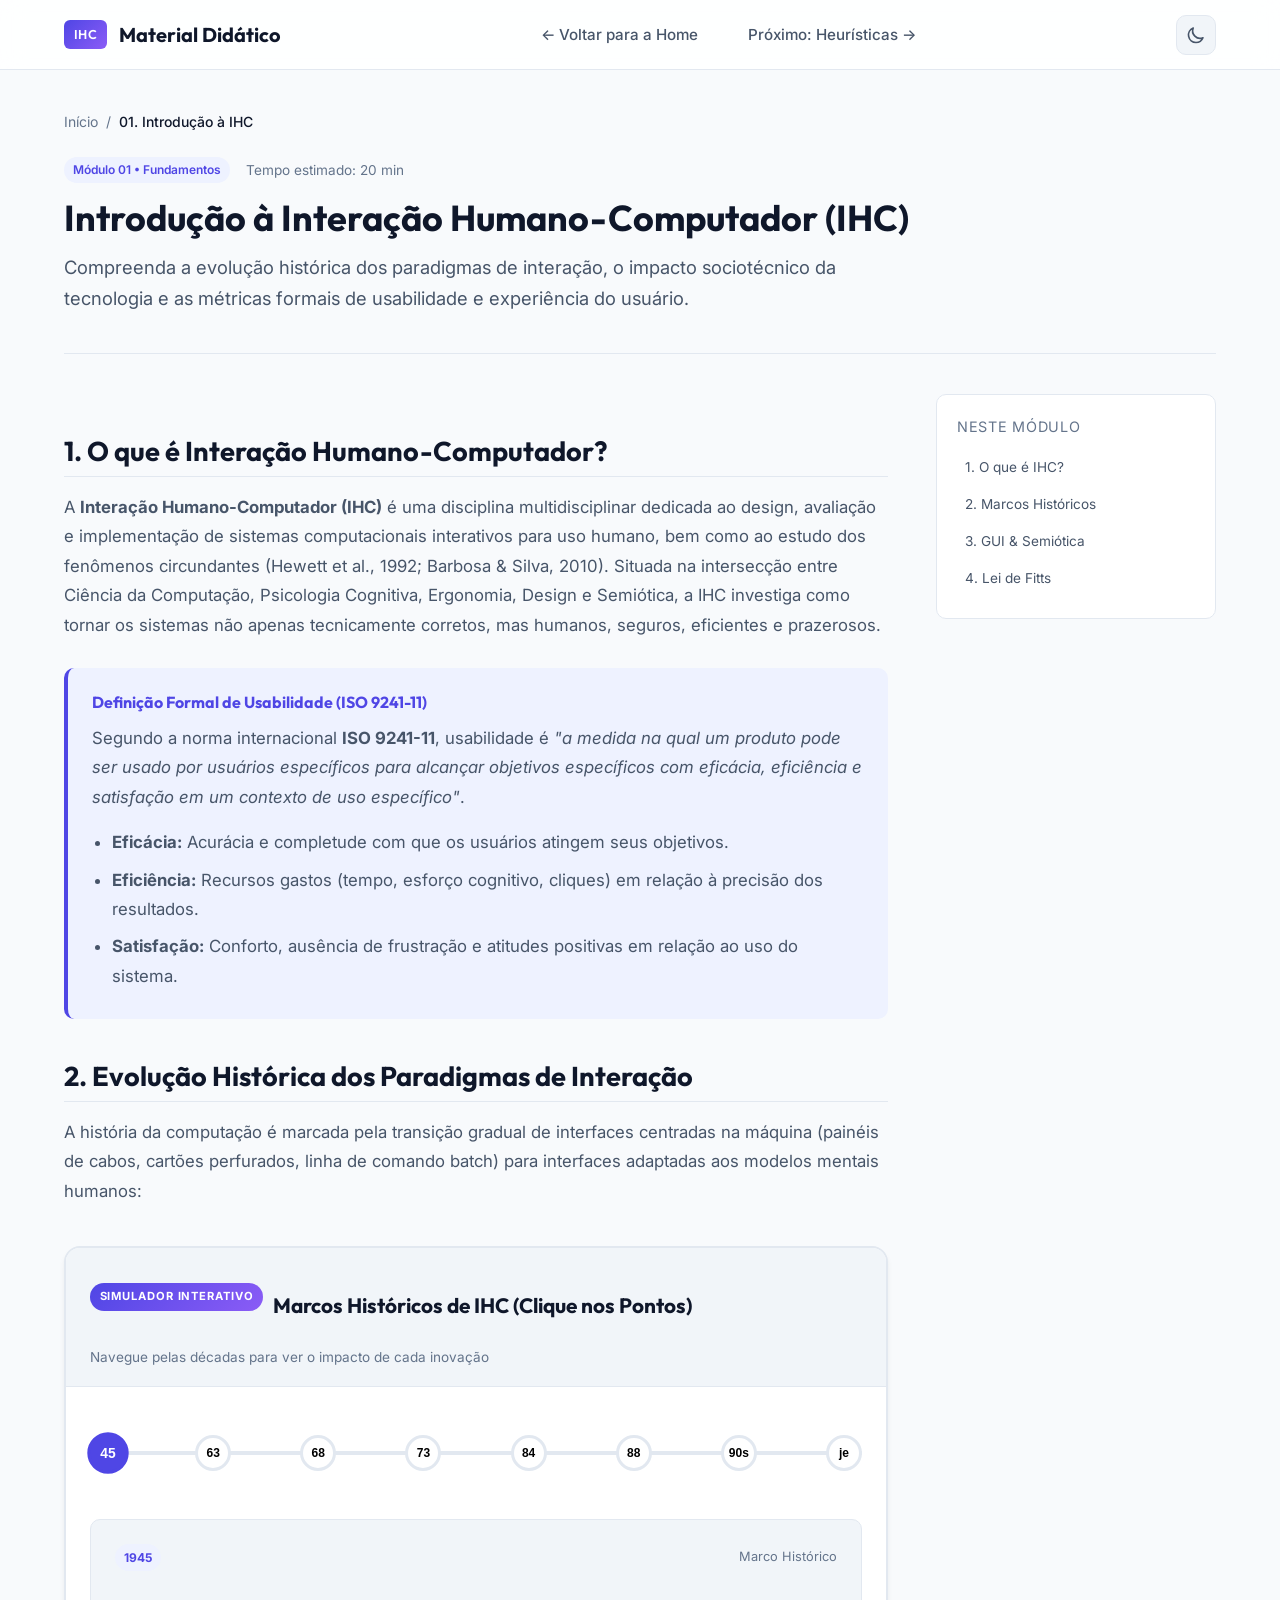
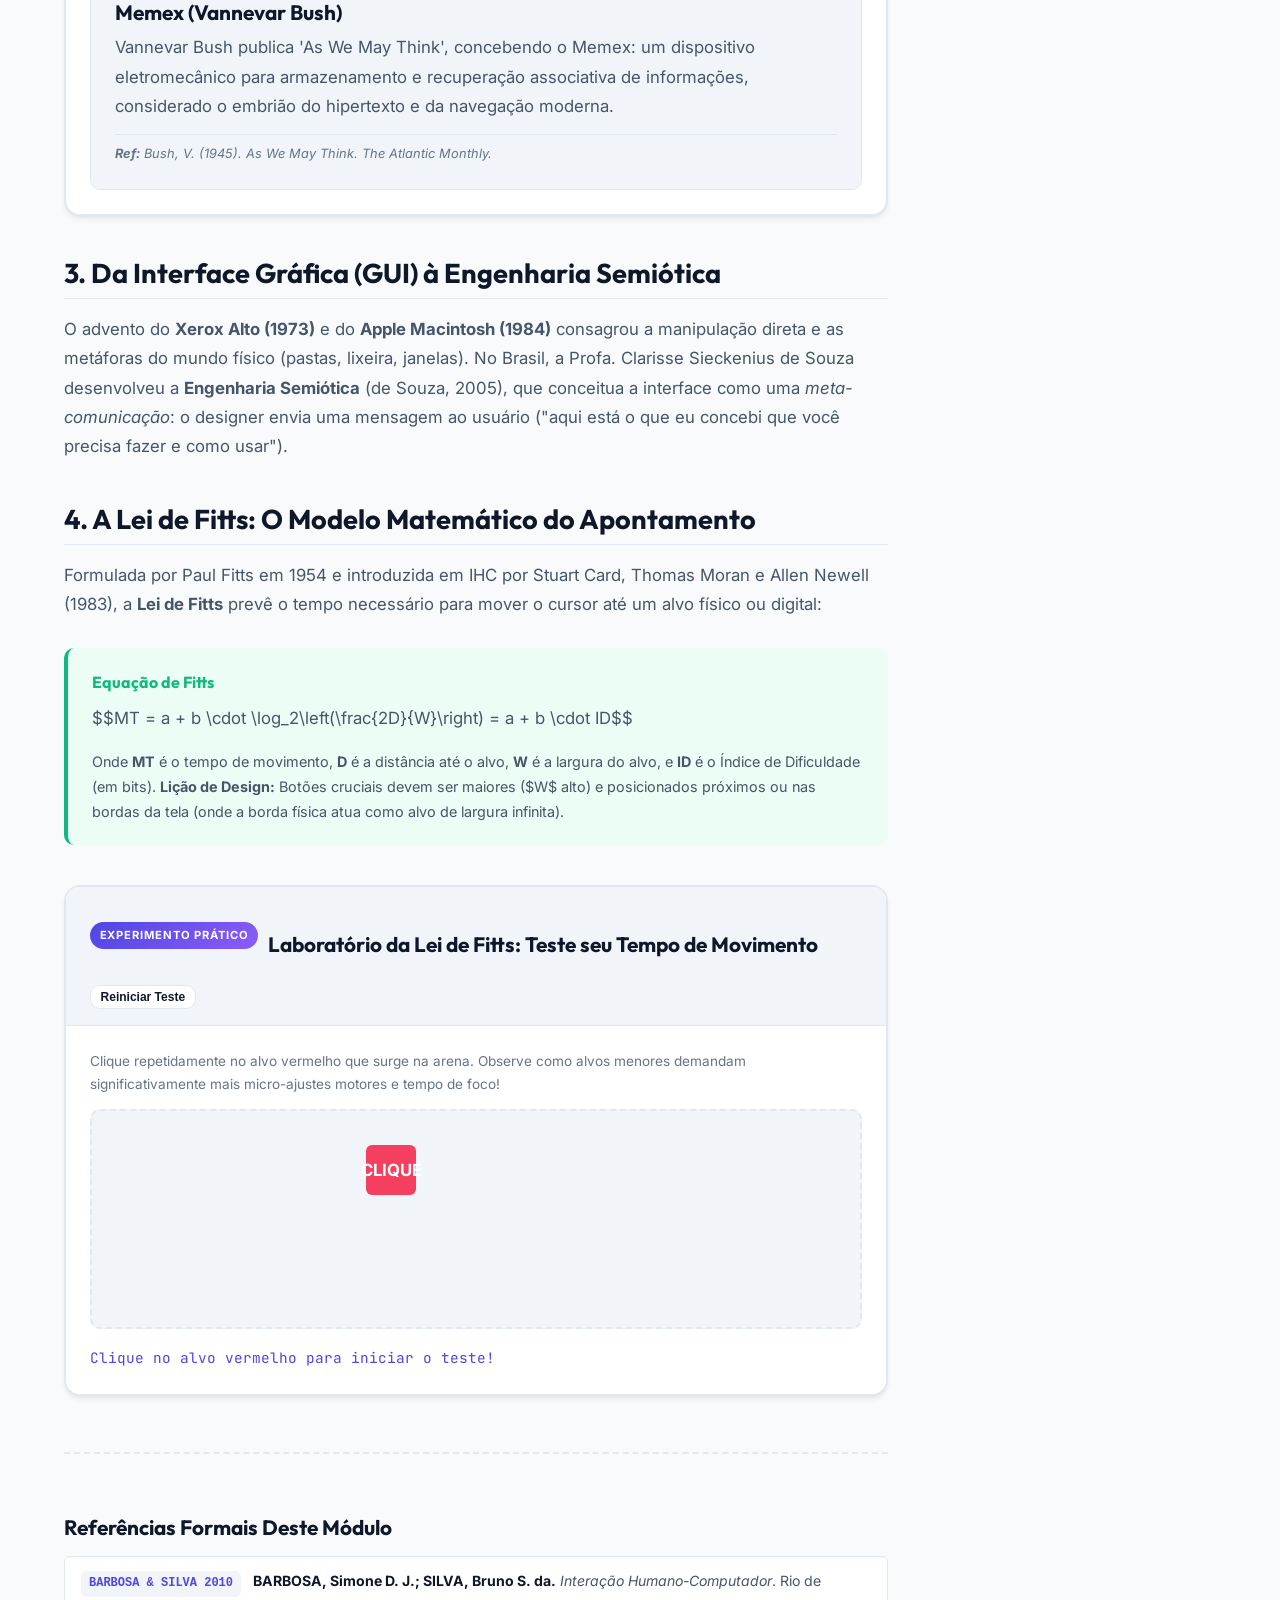
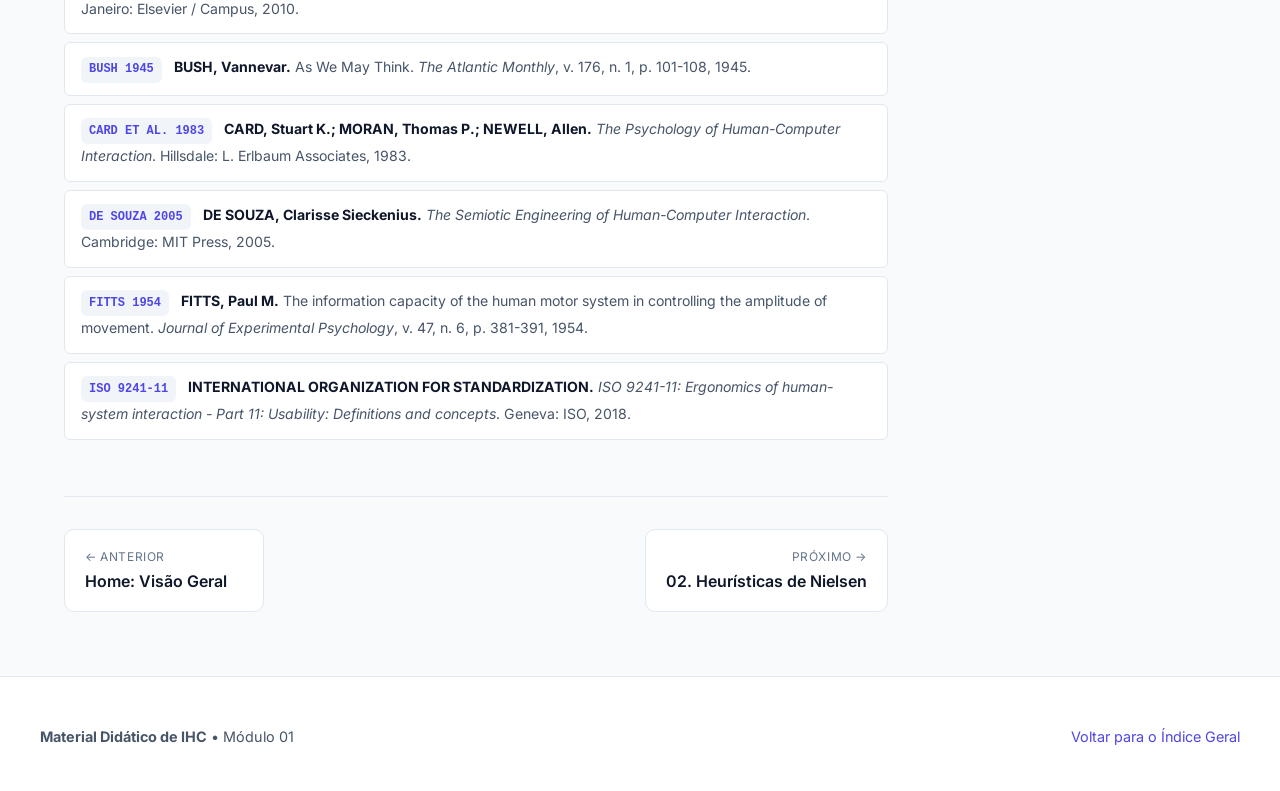
==== pages/01-introducao-ihc.html @ a825da8c "feat(ixd): aprimorar modulo 08 com abas interativas, exemplos contrastantes e explicacao teorica dos" ====
<!DOCTYPE html>
<html lang="pt-BR">
<head>
  <meta charset="UTF-8">
  <meta name="viewport" content="width=device-width, initial-scale=1.0">
  <title>01. Introdução à IHC | Histórico e Importância</title>
  <meta name="description" content="Introdução à Interação Humano-Computador: histórico, evolução tecnológica, conceitos fundamentais de usabilidade, UX e a Lei de Fitts.">
  <link rel="stylesheet" href="../assets/css/main.css">
  <link rel="stylesheet" href="../assets/css/widgets.css">
</head>
<body>

  <!-- Barra de Navegação -->
  <header class="navbar">
    <div class="nav-container">
      <a href="../index.html" class="nav-brand">
        <span class="brand-badge">IHC</span>
        <span>Material Didático</span>
      </a>

      <nav>
        <ul class="nav-links">
          <li><a href="../index.html" class="nav-link">&larr; Voltar para a Home</a></li>
          <li><a href="02-heuristicas-nielsen.html" class="nav-link">Próximo: Heurísticas &rarr;</a></li>
        </ul>
      </nav>

      <div class="nav-actions">
        <button id="theme-toggle" class="btn-icon" aria-label="Alternar tema"></button>
      </div>
    </div>
  </header>

  <main class="main-wrapper">
    <nav class="breadcrumbs" aria-label="Breadcrumb">
      <a href="../index.html">Início</a>
      <span>/</span>
      <span class="current">01. Introdução à IHC</span>
    </nav>

    <header class="page-header">
      <div class="page-meta">
        <span class="badge category-fundamentos">Módulo 01 &bull; Fundamentos</span>
        <span style="font-size: 0.85rem; color: var(--text-muted);">Tempo estimado: 20 min</span>
      </div>
      <h1 class="page-title">Introdução à Interação Humano-Computador (IHC)</h1>
      <p class="page-subtitle">
        Compreenda a evolução histórica dos paradigmas de interação, o impacto sociotécnico da tecnologia e as métricas formais de usabilidade e experiência do usuário.
      </p>
    </header>

    <div class="content-grid">
      <article class="article-content">
        <h2>1. O que é Interação Humano-Computador?</h2>
        <p>
          A <strong>Interação Humano-Computador (IHC)</strong> é uma disciplina multidisciplinar dedicada ao design, avaliação e implementação de sistemas computacionais interativos para uso humano, bem como ao estudo dos fenômenos circundantes (Hewett et al., 1992; Barbosa & Silva, 2010). Situada na intersecção entre Ciência da Computação, Psicologia Cognitiva, Ergonomia, Design e Semiótica, a IHC investiga como tornar os sistemas não apenas tecnicamente corretos, mas humanos, seguros, eficientes e prazerosos.
        </p>

        <div class="callout callout-theory">
          <div class="callout-title">Definição Formal de Usabilidade (ISO 9241-11)</div>
          <p>
            Segundo a norma internacional <strong>ISO 9241-11</strong>, usabilidade é <em>"a medida na qual um produto pode ser usado por usuários específicos para alcançar objetivos específicos com eficácia, eficiência e satisfação em um contexto de uso específico"</em>.
          </p>
          <ul style="margin: 0.5rem 0 0 1.25rem;">
            <li><strong>Eficácia:</strong> Acurácia e completude com que os usuários atingem seus objetivos.</li>
            <li><strong>Eficiência:</strong> Recursos gastos (tempo, esforço cognitivo, cliques) em relação à precisão dos resultados.</li>
            <li><strong>Satisfação:</strong> Conforto, ausência de frustração e atitudes positivas em relação ao uso do sistema.</li>
          </ul>
        </div>

        <h2>2. Evolução Histórica dos Paradigmas de Interação</h2>
        <p>
          A história da computação é marcada pela transição gradual de interfaces centradas na máquina (painéis de cabos, cartões perfurados, linha de comando batch) para interfaces adaptadas aos modelos mentais humanos:
        </p>

        <!-- WIDGET 01A: Linha do Tempo Interativa -->
        <div class="interactive-sandbox">
          <div class="sandbox-header">
            <div class="sandbox-title-wrap">
              <span class="sandbox-badge">Simulador Interativo</span>
              <h3 class="sandbox-title">Marcos Históricos de IHC (Clique nos Pontos)</h3>
            </div>
            <span class="sandbox-instructions">Navegue pelas décadas para ver o impacto de cada inovação</span>
          </div>
          <div class="sandbox-body">
            <div class="timeline-slider-wrap">
              <div class="timeline-points" id="timeline-points-container"></div>
              <div class="timeline-details-card" id="timeline-card-content"></div>
            </div>
          </div>
        </div>

        <h2>3. Da Interface Gráfica (GUI) à Engenharia Semiótica</h2>
        <p>
          O advento do <strong>Xerox Alto (1973)</strong> e do <strong>Apple Macintosh (1984)</strong> consagrou a manipulação direta e as metáforas do mundo físico (pastas, lixeira, janelas). No Brasil, a Profa. Clarisse Sieckenius de Souza desenvolveu a <strong>Engenharia Semiótica</strong> (de Souza, 2005), que conceitua a interface como uma <em>meta-comunicação</em>: o designer envia uma mensagem ao usuário ("aqui está o que eu concebi que você precisa fazer e como usar").
        </p>

        <h2>4. A Lei de Fitts: O Modelo Matemático do Apontamento</h2>
        <p>
          Formulada por Paul Fitts em 1954 e introduzida em IHC por Stuart Card, Thomas Moran e Allen Newell (1983), a <strong>Lei de Fitts</strong> prevê o tempo necessário para mover o cursor até um alvo físico ou digital:
        </p>

        <div class="callout callout-key">
          <div class="callout-title">Equação de Fitts</div>
          <p>
            $$MT = a + b \cdot \log_2\left(\frac{2D}{W}\right) = a + b \cdot ID$$
          </p>
          <p style="font-size: 0.9rem; margin-top: 0.5rem;">
            Onde <strong>MT</strong> é o tempo de movimento, <strong>D</strong> é a distância até o alvo, <strong>W</strong> é a largura do alvo, e <strong>ID</strong> é o Índice de Dificuldade (em bits). 
            <strong>Lição de Design:</strong> Botões cruciais devem ser maiores ($W$ alto) e posicionados próximos ou nas bordas da tela (onde a borda física atua como alvo de largura infinita).
          </p>
        </div>

        <!-- WIDGET 01B: Simulador da Lei de Fitts -->
        <div class="interactive-sandbox">
          <div class="sandbox-header">
            <div class="sandbox-title-wrap">
              <span class="sandbox-badge">Experimento Prático</span>
              <h3 class="sandbox-title">Laboratório da Lei de Fitts: Teste seu Tempo de Movimento</h3>
            </div>
            <button class="btn btn-outline" id="fitts-reset-btn" style="padding: 0.25rem 0.6rem; font-size: 0.75rem;">Reiniciar Teste</button>
          </div>
          <div class="sandbox-body">
            <p style="font-size:0.85rem; color:var(--text-muted); margin-bottom:0.75rem;">
              Clique repetidamente no alvo vermelho que surge na arena. Observe como alvos menores demandam significativamente mais micro-ajustes motores e tempo de foco!
            </p>
            <div class="fitts-arena" id="fitts-arena">
              <div class="fitts-target" id="fitts-target">CLIQUE</div>
            </div>
            <div id="fitts-stats" style="margin-top:1rem; font-size:0.9rem; font-family:'JetBrains Mono', monospace; color:var(--primary);">
              Clique no alvo vermelho para iniciar o teste!
            </div>
          </div>
        </div>

        <!-- Referências da Página -->
        <section class="references-section">
          <h3>Referências Formais Deste Módulo</h3>
          <ul class="references-list">
            <li class="ref-item">
              <span class="ref-badge">BARBOSA & SILVA 2010</span>
              <strong>BARBOSA, Simone D. J.; SILVA, Bruno S. da.</strong> <em>Interação Humano-Computador</em>. Rio de Janeiro: Elsevier / Campus, 2010.
            </li>
            <li class="ref-item">
              <span class="ref-badge">BUSH 1945</span>
              <strong>BUSH, Vannevar.</strong> As We May Think. <em>The Atlantic Monthly</em>, v. 176, n. 1, p. 101-108, 1945.
            </li>
            <li class="ref-item">
              <span class="ref-badge">CARD ET AL. 1983</span>
              <strong>CARD, Stuart K.; MORAN, Thomas P.; NEWELL, Allen.</strong> <em>The Psychology of Human-Computer Interaction</em>. Hillsdale: L. Erlbaum Associates, 1983.
            </li>
            <li class="ref-item">
              <span class="ref-badge">DE SOUZA 2005</span>
              <strong>DE SOUZA, Clarisse Sieckenius.</strong> <em>The Semiotic Engineering of Human-Computer Interaction</em>. Cambridge: MIT Press, 2005.
            </li>
            <li class="ref-item">
              <span class="ref-badge">FITTS 1954</span>
              <strong>FITTS, Paul M.</strong> The information capacity of the human motor system in controlling the amplitude of movement. <em>Journal of Experimental Psychology</em>, v. 47, n. 6, p. 381-391, 1954.
            </li>
            <li class="ref-item">
              <span class="ref-badge">ISO 9241-11</span>
              <strong>INTERNATIONAL ORGANIZATION FOR STANDARDIZATION.</strong> <em>ISO 9241-11: Ergonomics of human-system interaction - Part 11: Usability: Definitions and concepts</em>. Geneva: ISO, 2018.
            </li>
          </ul>
        </section>

        <!-- Navegação Anterior/Próximo -->
        <div class="page-nav-controls">
          <a href="../index.html" class="nav-page-btn">
            <span class="nav-page-sub">&larr; Anterior</span>
            <span class="nav-page-title">Home: Visão Geral</span>
          </a>
          <a href="02-heuristicas-nielsen.html" class="nav-page-btn next">
            <span class="nav-page-sub">Próximo &rarr;</span>
            <span class="nav-page-title">02. Heurísticas de Nielsen</span>
          </a>
        </div>
      </article>

      <!-- Sumário Lateral (TOC) -->
      <aside class="sidebar-toc">
        <div class="toc-title">Neste Módulo</div>
        <ul class="toc-nav">
          <li><a href="#1-o-que-e-interacao-humano-computador" class="toc-link">1. O que é IHC?</a></li>
          <li><a href="#2-evolucao-historica-dos-paradigmas-de-interacao" class="toc-link">2. Marcos Históricos</a></li>
          <li><a href="#3-da-interface-grafica-gui-a-engenharia-semiotica" class="toc-link">3. GUI & Semiótica</a></li>
          <li><a href="#4-a-lei-de-fitts-o-modelo-matematico-do-apontamento" class="toc-link">4. Lei de Fitts</a></li>
        </ul>
      </aside>
    </div>
  </main>

  <footer class="site-footer">
    <div class="footer-container">
      <div><strong>Material Didático de IHC</strong> &bull; Módulo 01</div>
      <a href="../index.html">Voltar para o Índice Geral</a>
    </div>
  </footer>

  <script src="../assets/js/main.js"></script>
  <script src="../assets/js/widgets/01-timeline.js"></script>
</body>
</html>
---- assets/css/main.css ----
/* ===================================================================
   MATERIAL IHC - GUIA DIDÁTICO E INTERATIVO
   Design System & Estilos Principais
   =================================================================== */

@import url('https://fonts.googleapis.com/css2?family=Inter:wght@300;400;500;600;700&family=Outfit:wght@500;600;700;800&family=JetBrains+Mono:wght@400;500&display=swap');

:root {
  /* Cores Base - Tema Claro */
  --bg-primary: #f8fafc;
  --bg-surface: #ffffff;
  --bg-surface-elevated: #ffffff;
  --bg-subtle: #f1f5f9;
  --border-color: #e2e8f0;
  --border-focus: #6366f1;

  /* Tipografia & Textos */
  --text-primary: #0f172a;
  --text-secondary: #475569;
  --text-muted: #64748b;
  --text-inverse: #ffffff;

  /* Paleta Temática */
  --primary: #4f46e5;
  --primary-hover: #4338ca;
  --primary-light: #eef2ff;
  --primary-glow: rgba(79, 70, 229, 0.15);

  --accent-purple: #8b5cf6;
  --accent-purple-light: #f5f3ff;
  --accent-emerald: #10b981;
  --accent-emerald-light: #ecfdf5;
  --accent-amber: #f59e0b;
  --accent-amber-light: #fffbeb;
  --accent-rose: #f43f5e;
  --accent-rose-light: #fff1f2;
  --accent-sky: #0ea5e9;
  --accent-sky-light: #f0f9ff;

  /* Sombras */
  --shadow-sm: 0 1px 2px 0 rgba(0, 0, 0, 0.05);
  --shadow-md: 0 4px 6px -1px rgba(0, 0, 0, 0.07), 0 2px 4px -2px rgba(0, 0, 0, 0.05);
  --shadow-lg: 0 10px 15px -3px rgba(0, 0, 0, 0.08), 0 4px 6px -4px rgba(0, 0, 0, 0.04);
  --shadow-xl: 0 20px 25px -5px rgba(0, 0, 0, 0.1), 0 8px 10px -6px rgba(0, 0, 0, 0.04);

  /* Dimensões & Raios */
  --radius-sm: 6px;
  --radius-md: 10px;
  --radius-lg: 16px;
  --radius-full: 9999px;
  --max-w: 1200px;
  --nav-h: 70px;
}

[data-theme="dark"] {
  /* Cores Base - Tema Escuro */
  --bg-primary: #0b0f19;
  --bg-surface: #111827;
  --bg-surface-elevated: #1f2937;
  --bg-subtle: #1a2234;
  --border-color: #27354a;
  --border-focus: #818cf8;

  --text-primary: #f8fafc;
  --text-secondary: #cbd5e1;
  --text-muted: #94a3b8;
  --text-inverse: #0b0f19;

  --primary: #6366f1;
  --primary-hover: #818cf8;
  --primary-light: rgba(99, 102, 241, 0.15);
  --primary-glow: rgba(99, 102, 241, 0.25);

  --accent-purple-light: rgba(139, 92, 246, 0.15);
  --accent-emerald-light: rgba(16, 185, 129, 0.15);
  --accent-amber-light: rgba(245, 158, 11, 0.15);
  --accent-rose-light: rgba(244, 63, 94, 0.15);
  --accent-sky-light: rgba(14, 165, 233, 0.15);

  --shadow-sm: 0 1px 2px 0 rgba(0, 0, 0, 0.4);
  --shadow-md: 0 4px 6px -1px rgba(0, 0, 0, 0.4);
  --shadow-lg: 0 10px 15px -3px rgba(0, 0, 0, 0.5);
  --shadow-xl: 0 20px 25px -5px rgba(0, 0, 0, 0.6);
}

/* Reset Básico */
*, *::before, *::after {
  box-sizing: border-box;
  margin: 0;
  padding: 0;
}

html {
  scroll-behavior: smooth;
  font-size: 16px;
}

body {
  font-family: 'Inter', -apple-system, BlinkMacSystemFont, 'Segoe UI', Roboto, sans-serif;
  background-color: var(--bg-primary);
  color: var(--text-primary);
  line-height: 1.65;
  transition: background-color 0.25s ease, color 0.25s ease;
  min-height: 100vh;
  display: flex;
  flex-direction: column;
}

h1, h2, h3, h4, h5, h6 {
  font-family: 'Outfit', sans-serif;
  font-weight: 700;
  color: var(--text-primary);
  line-height: 1.25;
}

p {
  margin-bottom: 1rem;
  color: var(--text-secondary);
}

a {
  color: var(--primary);
  text-decoration: none;
  transition: all 0.2s ease;
}

a:hover {
  color: var(--primary-hover);
}

code, kbd, samp, pre {
  font-family: 'JetBrains Mono', monospace;
}

/* Navbar */
.navbar {
  position: sticky;
  top: 0;
  z-index: 100;
  height: var(--nav-h);
  background-color: rgba(255, 255, 255, 0.85);
  backdrop-filter: blur(12px);
  -webkit-backdrop-filter: blur(12px);
  border-bottom: 1px solid var(--border-color);
  transition: background-color 0.25s ease, border-color 0.25s ease;
}

[data-theme="dark"] .navbar {
  background-color: rgba(17, 24, 39, 0.85);
}

.nav-container {
  max-width: var(--max-w);
  margin: 0 auto;
  height: 100%;
  display: flex;
  align-items: center;
  justify-content: space-between;
  padding: 0 1.5rem;
}

.nav-brand {
  display: flex;
  align-items: center;
  gap: 0.75rem;
  font-family: 'Outfit', sans-serif;
  font-size: 1.25rem;
  font-weight: 700;
  color: var(--text-primary);
}

.nav-brand .brand-badge {
  background: linear-gradient(135deg, var(--primary), var(--accent-purple));
  color: #fff;
  padding: 0.25rem 0.6rem;
  border-radius: var(--radius-sm);
  font-size: 0.8rem;
  font-weight: 600;
  letter-spacing: 0.05em;
}

.nav-links {
  display: flex;
  align-items: center;
  gap: 1.5rem;
  list-style: none;
}

.nav-link {
  font-size: 0.95rem;
  font-weight: 500;
  color: var(--text-secondary);
  padding: 0.4rem 0.8rem;
  border-radius: var(--radius-sm);
}

.nav-link:hover, .nav-link.active {
  color: var(--primary);
  background-color: var(--primary-light);
}

.nav-actions {
  display: flex;
  align-items: center;
  gap: 0.75rem;
}

.btn-icon {
  background: var(--bg-subtle);
  border: 1px solid var(--border-color);
  color: var(--text-secondary);
  border-radius: var(--radius-md);
  width: 40px;
  height: 40px;
  display: flex;
  align-items: center;
  justify-content: center;
  cursor: pointer;
  transition: all 0.2s ease;
}

.btn-icon:hover {
  background: var(--primary-light);
  color: var(--primary);
  border-color: var(--primary);
  transform: translateY(-1px);
}

/* Container Principal */
.main-wrapper {
  max-width: var(--max-w);
  margin: 0 auto;
  padding: 2.5rem 1.5rem 4rem;
  width: 100%;
  flex: 1;
}

/* Breadcrumbs */
.breadcrumbs {
  display: flex;
  align-items: center;
  gap: 0.5rem;
  font-size: 0.875rem;
  color: var(--text-muted);
  margin-bottom: 1.5rem;
}

.breadcrumbs a {
  color: var(--text-muted);
}

.breadcrumbs a:hover {
  color: var(--primary);
}

.breadcrumbs span.current {
  color: var(--text-primary);
  font-weight: 500;
}

/* Hero Section */
.hero {
  position: relative;
  padding: 3rem 2rem;
  background: linear-gradient(135deg, var(--bg-surface) 0%, var(--bg-subtle) 100%);
  border: 1px solid var(--border-color);
  border-radius: var(--radius-lg);
  margin-bottom: 3rem;
  overflow: hidden;
  box-shadow: var(--shadow-sm);
}

.hero::before {
  content: '';
  position: absolute;
  top: -60px;
  right: -60px;
  width: 240px;
  height: 240px;
  background: radial-gradient(circle, var(--primary-glow) 0%, transparent 70%);
  border-radius: 50%;
  pointer-events: none;
}

.hero-tag {
  display: inline-flex;
  align-items: center;
  gap: 0.4rem;
  font-size: 0.8rem;
  font-weight: 600;
  text-transform: uppercase;
  letter-spacing: 0.08em;
  color: var(--primary);
  background: var(--primary-light);
  padding: 0.35rem 0.85rem;
  border-radius: var(--radius-full);
  margin-bottom: 1rem;
}

.hero-title {
  font-size: 2.5rem;
  font-weight: 800;
  margin-bottom: 1rem;
  letter-spacing: -0.02em;
}

.hero-title span {
  background: linear-gradient(135deg, var(--primary), var(--accent-purple));
  -webkit-background-clip: text;
  -webkit-text-fill-color: transparent;
}

.hero-subtitle {
  font-size: 1.15rem;
  color: var(--text-secondary);
  max-width: 750px;
  margin-bottom: 1.75rem;
}

.hero-stats {
  display: flex;
  flex-wrap: wrap;
  gap: 1.5rem;
  margin-top: 1.5rem;
  padding-top: 1.5rem;
  border-top: 1px solid var(--border-color);
}

.stat-item {
  display: flex;
  flex-direction: column;
}

.stat-number {
  font-family: 'Outfit', sans-serif;
  font-size: 1.5rem;
  font-weight: 700;
  color: var(--primary);
}

.stat-label {
  font-size: 0.8rem;
  color: var(--text-muted);
  text-transform: uppercase;
  letter-spacing: 0.05em;
}

/* Grade de Módulos (Cards na Home) */
.modules-section {
  margin-bottom: 3.5rem;
}

.section-header {
  margin-bottom: 2rem;
  display: flex;
  justify-content: space-between;
  align-items: flex-end;
  flex-wrap: wrap;
  gap: 1rem;
}

.section-title {
  font-size: 1.75rem;
  margin-bottom: 0.25rem;
}

.section-desc {
  color: var(--text-muted);
  font-size: 0.95rem;
}

.filter-bar {
  display: flex;
  gap: 0.5rem;
  flex-wrap: wrap;
}

.filter-btn {
  padding: 0.4rem 0.9rem;
  font-size: 0.85rem;
  border-radius: var(--radius-full);
  border: 1px solid var(--border-color);
  background: var(--bg-surface);
  color: var(--text-secondary);
  cursor: pointer;
  transition: all 0.2s;
}

.filter-btn:hover, .filter-btn.active {
  background: var(--primary);
  color: #fff;
  border-color: var(--primary);
}

.cards-grid {
  display: grid;
  grid-template-columns: repeat(auto-fill, minmax(340px, 1fr));
  gap: 1.5rem;
}

.topic-card {
  background: var(--bg-surface);
  border: 1px solid var(--border-color);
  border-radius: var(--radius-lg);
  padding: 1.75rem;
  display: flex;
  flex-direction: column;
  transition: transform 0.25s cubic-bezier(0.16, 1, 0.3, 1), box-shadow 0.25s ease, border-color 0.25s ease;
  position: relative;
  overflow: hidden;
}

.topic-card:hover {
  transform: translateY(-4px);
  box-shadow: var(--shadow-xl);
  border-color: var(--border-focus);
}

.card-number {
  position: absolute;
  top: 1.25rem;
  right: 1.5rem;
  font-family: 'Outfit', sans-serif;
  font-size: 2.2rem;
  font-weight: 800;
  color: var(--border-color);
  opacity: 0.6;
  line-height: 1;
}

.card-category {
  display: inline-flex;
  align-items: center;
  gap: 0.35rem;
  font-size: 0.75rem;
  font-weight: 600;
  text-transform: uppercase;
  letter-spacing: 0.05em;
  padding: 0.25rem 0.6rem;
  border-radius: var(--radius-sm);
  margin-bottom: 1rem;
  width: fit-content;
}

.category-fundamentos { background: var(--primary-light); color: var(--primary); }
.category-avaliacao { background: var(--accent-rose-light); color: var(--accent-rose); }
.category-empatia { background: var(--accent-emerald-light); color: var(--accent-emerald); }
.category-ideacao { background: var(--accent-amber-light); color: var(--accent-amber); }
.category-prototipo { background: var(--accent-purple-light); color: var(--accent-purple); }
.category-design { background: var(--accent-sky-light); color: var(--accent-sky); }

.card-title {
  font-size: 1.25rem;
  margin-bottom: 0.75rem;
  padding-right: 2rem;
}

.card-title a {
  color: var(--text-primary);
}

.topic-card:hover .card-title a {
  color: var(--primary);
}

.card-desc {
  font-size: 0.9rem;
  color: var(--text-secondary);
  margin-bottom: 1.25rem;
  flex: 1;
}

.card-interactive-preview {
  background: var(--bg-subtle);
  border: 1px dashed var(--border-color);
  border-radius: var(--radius-sm);
  padding: 0.6rem 0.8rem;
  font-size: 0.8rem;
  color: var(--text-muted);
  display: flex;
  align-items: center;
  gap: 0.5rem;
  margin-bottom: 1.25rem;
}

.card-footer {
  display: flex;
  align-items: center;
  justify-content: space-between;
  padding-top: 1rem;
  border-top: 1px solid var(--border-color);
  font-size: 0.85rem;
}

.card-authors {
  color: var(--text-muted);
  font-style: italic;
  font-size: 0.8rem;
  overflow: hidden;
  text-overflow: ellipsis;
  white-space: nowrap;
  max-width: 200px;
}

.card-cta {
  display: inline-flex;
  align-items: center;
  gap: 0.35rem;
  font-weight: 600;
  color: var(--primary);
}

/* ===================================================================
   Estrutura de Página de Conteúdo Específico (Pages)
   =================================================================== */

.page-header {
  margin-bottom: 2.5rem;
  border-bottom: 1px solid var(--border-color);
  padding-bottom: 1.5rem;
}

.page-meta {
  display: flex;
  align-items: center;
  gap: 1rem;
  margin-bottom: 0.75rem;
  flex-wrap: wrap;
}

.page-title {
  font-size: 2.25rem;
  margin-bottom: 0.75rem;
}

.page-subtitle {
  font-size: 1.15rem;
  color: var(--text-secondary);
  max-width: 850px;
}

.content-grid {
  display: grid;
  grid-template-columns: minmax(0, 1fr) 280px;
  gap: 3rem;
  align-items: start;
}

@media (max-width: 992px) {
  .content-grid {
    grid-template-columns: 1fr;
  }
  .sidebar-toc {
    display: none;
  }
}

.article-content {
  font-size: 1.05rem;
  line-height: 1.75;
}

.article-content h2 {
  font-size: 1.7rem;
  margin: 2.5rem 0 1rem;
  padding-bottom: 0.5rem;
  border-bottom: 1px solid var(--border-color);
}

.article-content h3 {
  font-size: 1.3rem;
  margin: 1.75rem 0 0.75rem;
}

.article-content ul, .article-content ol {
  margin: 1rem 0 1.5rem 1.75rem;
  color: var(--text-secondary);
}

.article-content li {
  margin-bottom: 0.5rem;
}

/* Caixas de Destaque Didático / Literatura */
.callout {
  border-radius: var(--radius-md);
  padding: 1.25rem 1.5rem;
  margin: 1.75rem 0;
  border-left: 4px solid;
  background: var(--bg-surface);
}

.callout-theory {
  border-left-color: var(--primary);
  background: var(--primary-light);
}

.callout-theory .callout-title {
  color: var(--primary);
}

.callout-key {
  border-left-color: var(--accent-emerald);
  background: var(--accent-emerald-light);
}

.callout-key .callout-title {
  color: var(--accent-emerald);
}

.callout-warning {
  border-left-color: var(--accent-amber);
  background: var(--accent-amber-light);
}

.callout-warning .callout-title {
  color: var(--accent-amber);
}

.callout-title {
  font-weight: 700;
  font-size: 1rem;
  display: flex;
  align-items: center;
  gap: 0.5rem;
  margin-bottom: 0.5rem;
  font-family: 'Outfit', sans-serif;
}

.callout p:last-child {
  margin-bottom: 0;
}

/* Citações Acadêmicas */
.academic-quote {
  border-left: 3px solid var(--primary);
  padding: 1rem 1.25rem;
  margin: 1.5rem 0;
  background: var(--bg-surface);
  border-radius: 0 var(--radius-md) var(--radius-md) 0;
  box-shadow: var(--shadow-sm);
  font-style: italic;
  color: var(--text-secondary);
}

.quote-author {
  display: block;
  font-style: normal;
  font-weight: 600;
  font-size: 0.85rem;
  margin-top: 0.5rem;
  color: var(--text-primary);
}

/* Seção de Referências Bibliográficas */
.references-section {
  margin-top: 3.5rem;
  padding-top: 2rem;
  border-top: 2px dashed var(--border-color);
}

.references-list {
  list-style: none;
  margin: 1rem 0 !important;
  padding: 0 !important;
}

.ref-item {
  padding: 0.75rem 1rem;
  margin-bottom: 0.75rem;
  background: var(--bg-surface);
  border: 1px solid var(--border-color);
  border-radius: var(--radius-sm);
  font-size: 0.88rem;
  color: var(--text-secondary);
}

.ref-item strong {
  color: var(--text-primary);
}

.ref-badge {
  display: inline-block;
  padding: 0.15rem 0.5rem;
  background: var(--bg-subtle);
  border-radius: var(--radius-sm);
  font-size: 0.75rem;
  font-weight: 600;
  color: var(--primary);
  margin-right: 0.5rem;
  font-family: monospace;
}

/* Barra Lateral (TOC) */
.sidebar-toc {
  position: sticky;
  top: 90px;
  background: var(--bg-surface);
  border: 1px solid var(--border-color);
  border-radius: var(--radius-md);
  padding: 1.25rem;
}

.toc-title {
  font-size: 0.9rem;
  text-transform: uppercase;
  letter-spacing: 0.05em;
  color: var(--text-muted);
  margin-bottom: 0.75rem;
}

.toc-nav {
  list-style: none;
}

.toc-link {
  display: block;
  font-size: 0.85rem;
  color: var(--text-secondary);
  padding: 0.35rem 0.5rem;
  border-radius: var(--radius-sm);
  margin-bottom: 0.2rem;
}

.toc-link:hover {
  background: var(--primary-light);
  color: var(--primary);
}

/* Navegação Entre Páginas (Anterior / Próximo) */
.page-nav-controls {
  display: flex;
  justify-content: space-between;
  margin-top: 3.5rem;
  padding-top: 2rem;
  border-top: 1px solid var(--border-color);
  gap: 1rem;
  flex-wrap: wrap;
}

.nav-page-btn {
  display: flex;
  flex-direction: column;
  padding: 1rem 1.25rem;
  background: var(--bg-surface);
  border: 1px solid var(--border-color);
  border-radius: var(--radius-md);
  min-width: 200px;
  transition: all 0.2s ease;
}

.nav-page-btn:hover {
  border-color: var(--primary);
  transform: translateY(-2px);
  box-shadow: var(--shadow-md);
}

.nav-page-btn.next {
  text-align: right;
  margin-left: auto;
}

.nav-page-sub {
  font-size: 0.75rem;
  text-transform: uppercase;
  letter-spacing: 0.05em;
  color: var(--text-muted);
}

.nav-page-title {
  font-size: 1rem;
  font-weight: 600;
  color: var(--text-primary);
}

/* Footer */
.site-footer {
  background: var(--bg-surface);
  border-top: 1px solid var(--border-color);
  padding: 3rem 1.5rem;
  margin-top: auto;
  font-size: 0.9rem;
  color: var(--text-secondary);
}

.footer-container {
  max-width: var(--max-w);
  margin: 0 auto;
  display: flex;
  justify-content: space-between;
  align-items: center;
  flex-wrap: wrap;
  gap: 1.5rem;
}

.footer-links {
  display: flex;
  gap: 1.5rem;
  list-style: none;
}

/* Utilitários */
.badge {
  display: inline-flex;
  align-items: center;
  padding: 0.2rem 0.55rem;
  font-size: 0.75rem;
  font-weight: 600;
  border-radius: var(--radius-full);
}

.kbd {
  background: var(--bg-subtle);
  border: 1px solid var(--border-color);
  border-radius: 4px;
  padding: 0.1rem 0.4rem;
  font-size: 0.8rem;
  box-shadow: 0 1px 0 rgba(0,0,0,0.2);
}

.btn {
  display: inline-flex;
  align-items: center;
  justify-content: center;
  gap: 0.5rem;
  padding: 0.6rem 1.2rem;
  font-size: 0.9rem;
  font-weight: 600;
  border-radius: var(--radius-md);
  border: 1px solid transparent;
  cursor: pointer;
  transition: all 0.2s ease;
}

.btn-primary {
  background: var(--primary);
  color: #fff;
}

.btn-primary:hover {
  background: var(--primary-hover);
  color: #fff;
  transform: translateY(-1px);
}

.btn-outline {
  border-color: var(--border-color);
  background: var(--bg-surface);
  color: var(--text-primary);
}

.btn-outline:hover {
  border-color: var(--primary);
  color: var(--primary);
  background: var(--primary-light);
}
---- assets/css/widgets.css ----
/* ===================================================================
   MATERIAL IHC - WIDGETS INTERATIVOS E DIDÁTICOS
   Estilos específicos para laboratórios e simuladores práticos
   =================================================================== */

.interactive-sandbox {
  background: var(--bg-surface);
  border: 2px solid var(--border-color);
  border-radius: var(--radius-lg);
  margin: 2.5rem 0;
  box-shadow: var(--shadow-md);
  overflow: hidden;
  transition: border-color 0.2s ease;
}

.interactive-sandbox:focus-within,
.interactive-sandbox:hover {
  border-color: var(--primary);
}

.sandbox-header {
  background: var(--bg-subtle);
  padding: 1rem 1.5rem;
  border-bottom: 1px solid var(--border-color);
  display: flex;
  align-items: center;
  justify-content: space-between;
  gap: 1rem;
  flex-wrap: wrap;
}

.sandbox-title-wrap {
  display: flex;
  align-items: center;
  gap: 0.6rem;
}

.sandbox-badge {
  background: linear-gradient(135deg, var(--primary), var(--accent-purple));
  color: #fff;
  font-size: 0.7rem;
  font-weight: 700;
  text-transform: uppercase;
  letter-spacing: 0.08em;
  padding: 0.25rem 0.6rem;
  border-radius: var(--radius-full);
}

.sandbox-title {
  font-size: 1.05rem;
  font-weight: 700;
  margin: 0;
}

.sandbox-instructions {
  font-size: 0.85rem;
  color: var(--text-muted);
}

.sandbox-body {
  padding: 1.5rem;
}

/* Formulários e Controles nos Widgets */
.widget-form-group {
  margin-bottom: 1rem;
}

.widget-label {
  display: block;
  font-size: 0.85rem;
  font-weight: 600;
  color: var(--text-primary);
  margin-bottom: 0.35rem;
}

.widget-input, .widget-select, .widget-textarea {
  width: 100%;
  padding: 0.65rem 0.85rem;
  font-family: inherit;
  font-size: 0.9rem;
  border: 1px solid var(--border-color);
  border-radius: var(--radius-md);
  background: var(--bg-surface);
  color: var(--text-primary);
  transition: border-color 0.2s, box-shadow 0.2s;
}

.widget-input:focus, .widget-select:focus, .widget-textarea:focus {
  outline: none;
  border-color: var(--primary);
  box-shadow: 0 0 0 3px var(--primary-glow);
}

/* ===================================================================
   WIDGET 01: Linha do Tempo e Lei de Fitts
   =================================================================== */
.timeline-slider-wrap {
  display: flex;
  flex-direction: column;
  gap: 1rem;
}

.timeline-points {
  display: flex;
  justify-content: space-between;
  position: relative;
  margin: 1.5rem 0 2rem;
}

.timeline-points::before {
  content: '';
  position: absolute;
  top: 50%;
  left: 0;
  right: 0;
  height: 4px;
  background: var(--border-color);
  transform: translateY(-50%);
  z-index: 1;
}

.timeline-node {
  position: relative;
  z-index: 2;
  width: 36px;
  height: 36px;
  border-radius: 50%;
  background: var(--bg-surface);
  border: 3px solid var(--border-color);
  display: flex;
  align-items: center;
  justify-content: center;
  font-size: 0.75rem;
  font-weight: 700;
  cursor: pointer;
  transition: all 0.2s ease;
}

.timeline-node.active, .timeline-node:hover {
  background: var(--primary);
  border-color: var(--primary);
  color: #fff;
  transform: scale(1.15);
}

.timeline-details-card {
  background: var(--bg-subtle);
  border: 1px solid var(--border-color);
  border-radius: var(--radius-md);
  padding: 1.5rem;
  animation: fadeIn 0.3s ease;
}

.fitts-arena {
  position: relative;
  height: 220px;
  background: var(--bg-subtle);
  border: 2px dashed var(--border-color);
  border-radius: var(--radius-md);
  overflow: hidden;
  display: flex;
  align-items: center;
  justify-content: center;
}

.fitts-target {
  position: absolute;
  background: var(--accent-rose);
  color: white;
  display: flex;
  align-items: center;
  justify-content: center;
  font-weight: bold;
  border-radius: var(--radius-sm);
  cursor: pointer;
  transition: transform 0.1s;
  user-select: none;
}

.fitts-target:active {
  transform: scale(0.95);
}

/* ===================================================================
   WIDGET 02: Auditor de Heurísticas de Nielsen
   =================================================================== */
.auditor-container {
  display: grid;
  grid-template-columns: 1.2fr 1fr;
  gap: 1.5rem;
}

@media (max-width: 768px) {
  .auditor-container {
    grid-template-columns: 1fr;
  }
}

.mockup-window {
  background: var(--bg-surface);
  border: 1px solid var(--border-color);
  border-radius: var(--radius-md);
  box-shadow: var(--shadow-sm);
  overflow: hidden;
}

.mockup-bar {
  background: var(--bg-subtle);
  padding: 0.5rem 0.75rem;
  display: flex;
  align-items: center;
  gap: 0.5rem;
  border-bottom: 1px solid var(--border-color);
}

.mockup-dot {
  width: 10px;
  height: 10px;
  border-radius: 50%;
  display: inline-block;
}

.mockup-content {
  padding: 1.25rem;
  position: relative;
}

.flaw-spot {
  position: relative;
  display: inline-block;
  cursor: pointer;
  border: 2px dashed var(--accent-rose);
  border-radius: var(--radius-sm);
  padding: 0.25rem;
  transition: all 0.2s;
}

.flaw-spot:hover, .flaw-spot.selected {
  background: rgba(244, 63, 94, 0.15);
  border-color: var(--accent-rose);
}

.heuristic-badge-list {
  display: flex;
  flex-direction: column;
  gap: 0.5rem;
}

.heuristic-card-mini {
  padding: 0.75rem;
  border-radius: var(--radius-sm);
  border: 1px solid var(--border-color);
  background: var(--bg-subtle);
  font-size: 0.85rem;
  cursor: pointer;
  transition: all 0.2s;
}

.heuristic-card-mini:hover, .heuristic-card-mini.active {
  border-color: var(--primary);
  background: var(--primary-light);
}

/* ===================================================================
   WIDGET 03: Mapa de Empatia & Construtor de Personas
   =================================================================== */
.empathy-canvas {
  display: grid;
  grid-template-columns: 1fr 1fr;
  grid-template-rows: auto auto auto;
  gap: 1rem;
}

.empathy-quadrant {
  background: var(--bg-subtle);
  border: 1px solid var(--border-color);
  border-radius: var(--radius-md);
  padding: 1rem;
  min-height: 140px;
}

.quadrant-header {
  font-size: 0.85rem;
  font-weight: 700;
  text-transform: uppercase;
  letter-spacing: 0.05em;
  margin-bottom: 0.5rem;
  display: flex;
  align-items: center;
  gap: 0.4rem;
}

.sticky-note {
  background: #fef08a;
  color: #713f12;
  padding: 0.5rem 0.75rem;
  border-radius: 4px;
  font-size: 0.85rem;
  margin-bottom: 0.4rem;
  box-shadow: 0 1px 3px rgba(0,0,0,0.1);
  display: flex;
  justify-content: space-between;
  align-items: center;
}

[data-theme="dark"] .sticky-note {
  background: #ca8a04;
  color: #fef08a;
}

/* ===================================================================
   WIDGET 04: Construtor de PoV e How Might We
   =================================================================== */
.formula-builder {
  display: flex;
  flex-direction: column;
  gap: 1.25rem;
}

.formula-row {
  display: flex;
  align-items: center;
  gap: 0.75rem;
  flex-wrap: wrap;
}

.formula-part {
  flex: 1;
  min-width: 180px;
}

.formula-operator {
  font-weight: 800;
  color: var(--primary);
  font-size: 1.25rem;
}

.result-card-preview {
  background: var(--bg-subtle);
  border: 2px dashed var(--primary);
  border-radius: var(--radius-md);
  padding: 1.25rem;
  font-size: 1.05rem;
}

/* ===================================================================
   WIDGET 05: Ideação Criativa (SCAMPER & Worst Ideas)
   =================================================================== */
.scamper-wheel-grid {
  display: grid;
  grid-template-columns: repeat(auto-fit, minmax(130px, 1fr));
  gap: 0.75rem;
}

.scamper-letter-btn {
  padding: 0.75rem;
  text-align: center;
  border: 1px solid var(--border-color);
  border-radius: var(--radius-md);
  background: var(--bg-surface);
  cursor: pointer;
  transition: all 0.2s;
}

.scamper-letter-btn.active, .scamper-letter-btn:hover {
  background: var(--primary);
  color: white;
  border-color: var(--primary);
}

.scamper-letter-big {
  font-size: 1.75rem;
  font-weight: 800;
  line-height: 1;
  margin-bottom: 0.25rem;
}

/* ===================================================================
   WIDGET 06: Teleprompter & Cronômetro de Pitch
   =================================================================== */
.pitch-teleprompter-area {
  display: flex;
  flex-direction: column;
  align-items: center;
  gap: 1.5rem;
}

.pitch-timer-display {
  font-family: 'JetBrains Mono', monospace;
  font-size: 3.5rem;
  font-weight: 700;
  color: var(--primary);
}

.pitch-timer-display.danger {
  color: var(--accent-rose);
  animation: pulse 1s infinite;
}

/* ===================================================================
   WIDGET 07: Simulador Mágico de Oz
   =================================================================== */
.wizard-dual-view {
  display: grid;
  grid-template-columns: 1fr 1fr;
  gap: 1.5rem;
}

@media (max-width: 768px) {
  .wizard-dual-view {
    grid-template-columns: 1fr;
  }
}

.chat-bubble {
  padding: 0.65rem 0.95rem;
  border-radius: 12px;
  font-size: 0.9rem;
  margin-bottom: 0.6rem;
  max-width: 80%;
}

.chat-bubble.user {
  background: var(--primary);
  color: white;
  margin-left: auto;
  border-bottom-right-radius: 2px;
}

.chat-bubble.wizard {
  background: var(--bg-subtle);
  color: var(--text-primary);
  border: 1px solid var(--border-color);
  border-bottom-left-radius: 2px;
}

/* ===================================================================
   WIDGET 08: Princípios de Norman (Mapeamento & Feedback)
   =================================================================== */
.stovetop-grid {
  display: grid;
  grid-template-columns: 1fr 1fr;
  gap: 1.5rem;
}

.stove-burners {
  display: grid;
  grid-template-columns: repeat(2, 80px);
  gap: 1.5rem;
  background: #334155;
  padding: 1.5rem;
  border-radius: var(--radius-md);
  justify-content: center;
}

.burner {
  width: 80px;
  height: 80px;
  border-radius: 50%;
  border: 4px solid #64748b;
  display: flex;
  align-items: center;
  justify-content: center;
  color: white;
  font-weight: bold;
  transition: all 0.3s;
}

.burner.hot {
  border-color: #ef4444;
  background: radial-gradient(circle, #f87171, #ef4444);
  box-shadow: 0 0 15px rgba(239, 68, 68, 0.8);
}

/* ===================================================================
   WIDGET 09: Laboratório WCAG (Contraste e Daltonismo)
   =================================================================== */
.contrast-preview-box {
  padding: 2rem;
  border-radius: var(--radius-md);
  text-align: center;
  margin-bottom: 1.25rem;
  border: 1px solid var(--border-color);
  transition: all 0.2s;
}

.contrast-score-pills {
  display: flex;
  gap: 0.75rem;
  flex-wrap: wrap;
}

.score-pill {
  padding: 0.4rem 0.8rem;
  border-radius: var(--radius-sm);
  font-size: 0.8rem;
  font-weight: 700;
  display: inline-flex;
  align-items: center;
  gap: 0.35rem;
}

.score-pass {
  background: var(--accent-emerald-light);
  color: var(--accent-emerald);
}

.score-fail {
  background: var(--accent-rose-light);
  color: var(--accent-rose);
}

/* ===================================================================
   WIDGET 10: Mapa da Jornada do Usuário
   =================================================================== */
.journey-track {
  overflow-x: auto;
  padding-bottom: 1rem;
}

.journey-table {
  width: 100%;
  min-width: 600px;
  border-collapse: collapse;
}

.journey-table th, .journey-table td {
  border: 1px solid var(--border-color);
  padding: 0.75rem;
  font-size: 0.85rem;
  text-align: left;
}

.journey-table th {
  background: var(--bg-subtle);
}

.journey-curve-svg {
  width: 100%;
  height: 90px;
}

/* ===================================================================
   WIDGET 11: Média Fidelidade vs Baixa Fidelidade
   =================================================================== */
.wireframe-comparison-container {
  display: grid;
  grid-template-columns: 1fr 1fr;
  gap: 1.5rem;
}

@media (max-width: 768px) {
  .wireframe-comparison-container {
    grid-template-columns: 1fr;
  }
}

.wireframe-box {
  border: 1px solid var(--border-color);
  border-radius: var(--radius-md);
  padding: 1.25rem;
  background: var(--bg-surface);
}

.wireframe-box.lo-fi {
  font-family: 'Comic Sans MS', 'Chalkboard SE', cursive, sans-serif;
  border: 2px dashed #94a3b8;
  background: #fdfdfc;
  color: #334155;
}

/* ===================================================================
   COMPONENTES DE ABAS DIDÁTICAS E CARDS COMPARATIVOS (BOM vs RUIM)
   =================================================================== */
.tabbed-card {
  background: var(--bg-surface);
  border: 1px solid var(--border-color);
  border-radius: var(--radius-lg);
  margin: 2rem 0;
  box-shadow: var(--shadow-sm);
  overflow: hidden;
}

.tabbed-nav {
  display: flex;
  background: var(--bg-subtle);
  border-bottom: 1px solid var(--border-color);
  overflow-x: auto;
  scrollbar-width: thin;
}

.tab-nav-btn {
  padding: 0.85rem 1.25rem;
  font-family: inherit;
  font-size: 0.9rem;
  font-weight: 600;
  color: var(--text-secondary);
  background: transparent;
  border: none;
  border-bottom: 3px solid transparent;
  cursor: pointer;
  white-space: nowrap;
  display: flex;
  align-items: center;
  gap: 0.5rem;
  transition: all 0.2s ease;
}

.tab-nav-btn:hover {
  color: var(--primary);
  background: rgba(99, 102, 241, 0.05);
}

.tab-nav-btn.active {
  color: var(--primary);
  background: var(--bg-surface);
  border-bottom-color: var(--primary);
}

.tabbed-content {
  padding: 1.75rem;
}

.tab-pane {
  display: none;
  animation: fadeIn 0.25s ease;
}

.tab-pane.active {
  display: block;
}

.comparison-grid {
  display: grid;
  grid-template-columns: 1fr 1fr;
  gap: 1.25rem;
  margin-top: 1.25rem;
}

@media (max-width: 768px) {
  .comparison-grid {
    grid-template-columns: 1fr;
  }
}

.comparison-card {
  border-radius: var(--radius-md);
  padding: 1.25rem;
  font-size: 0.92rem;
  border: 1px solid;
}

.comparison-card.bad {
  background: var(--accent-rose-light);
  border-color: rgba(244, 63, 94, 0.3);
  color: var(--text-primary);
}

.comparison-card.good {
  background: var(--accent-emerald-light);
  border-color: rgba(16, 185, 129, 0.3);
  color: var(--text-primary);
}

.comparison-card-title {
  font-weight: 700;
  display: flex;
  align-items: center;
  gap: 0.4rem;
  margin-bottom: 0.6rem;
  font-size: 0.95rem;
}

.comparison-card.bad .comparison-card-title {
  color: var(--accent-rose);
}

.comparison-card.good .comparison-card-title {
  color: var(--accent-emerald);
}

.interactive-mini-preview {
  background: var(--bg-surface);
  border: 1px solid var(--border-color);
  border-radius: var(--radius-sm);
  padding: 0.85rem;
  margin-top: 0.75rem;
}

/* Keyframes */
@keyframes fadeIn {
  from { opacity: 0; transform: translateY(6px); }
  to { opacity: 1; transform: translateY(0); }
}

@keyframes pulse {
  0%, 100% { opacity: 1; }
  50% { opacity: 0.5; }
}
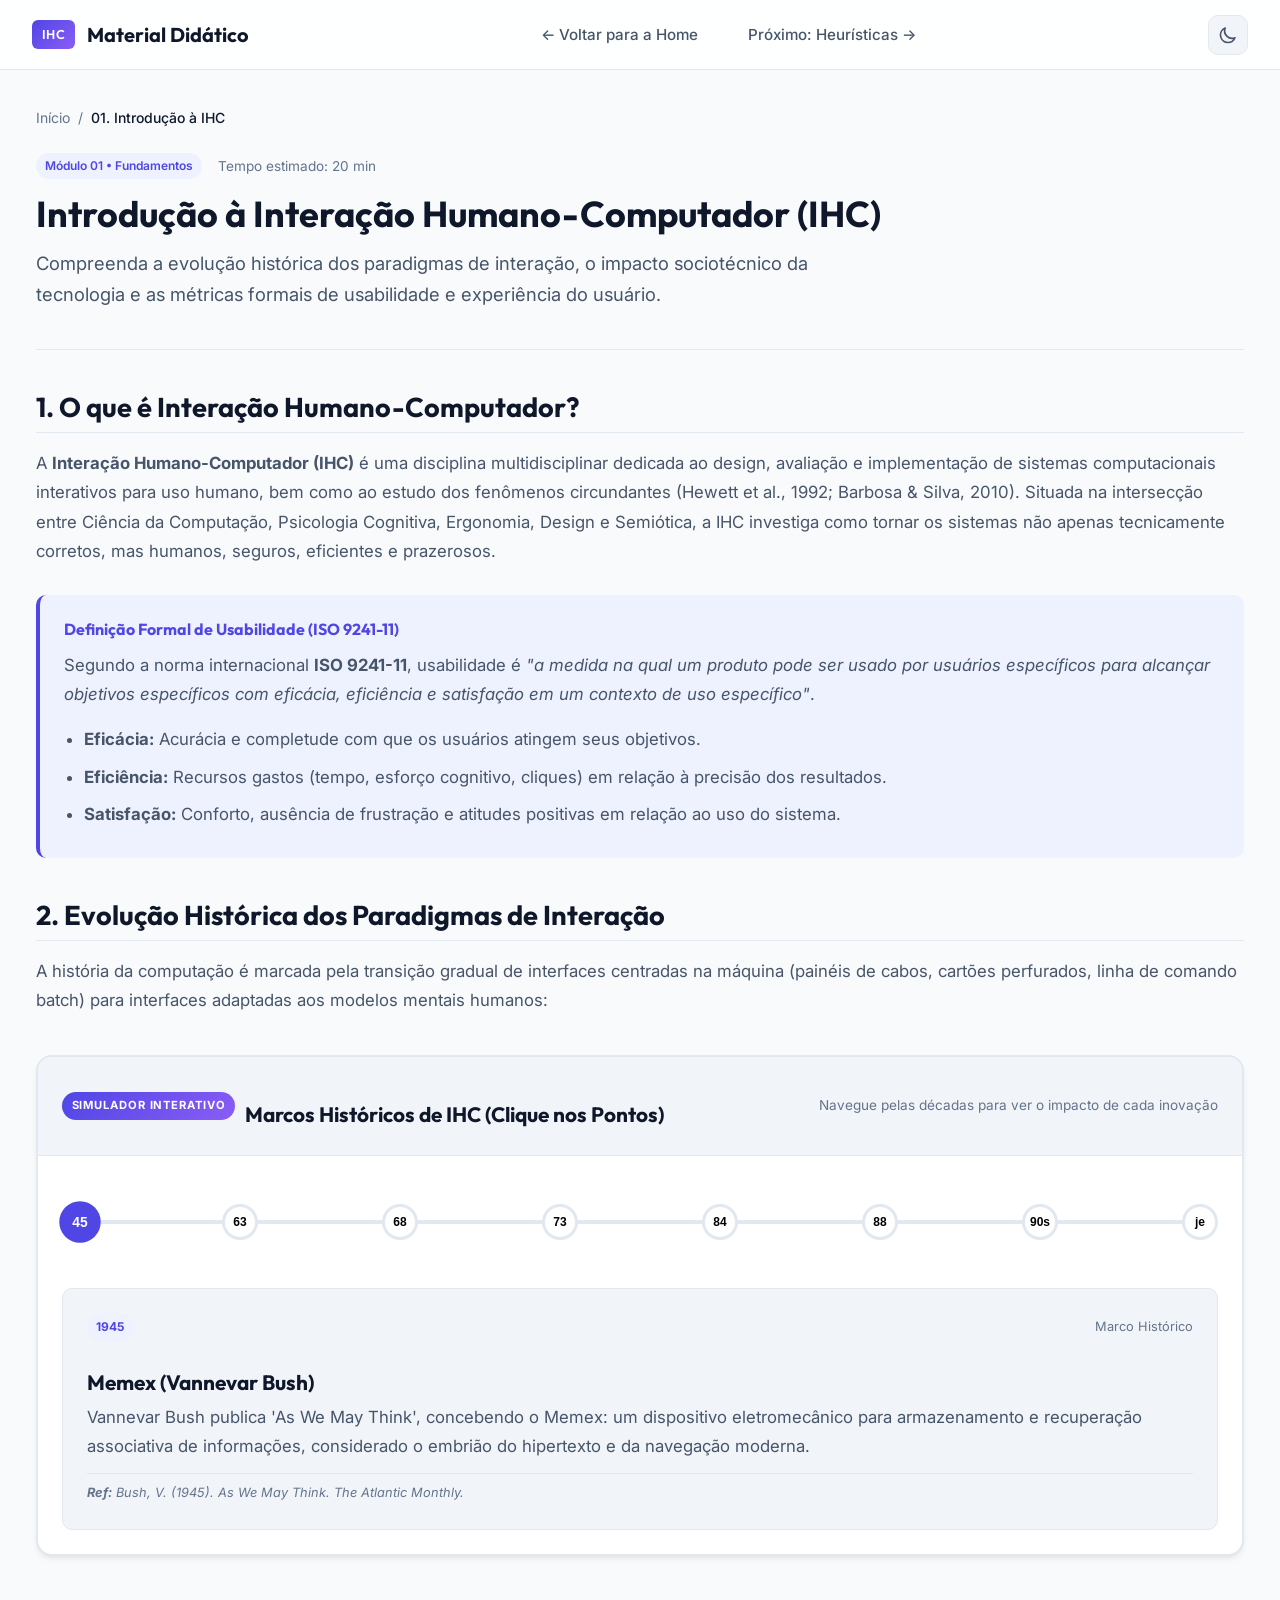
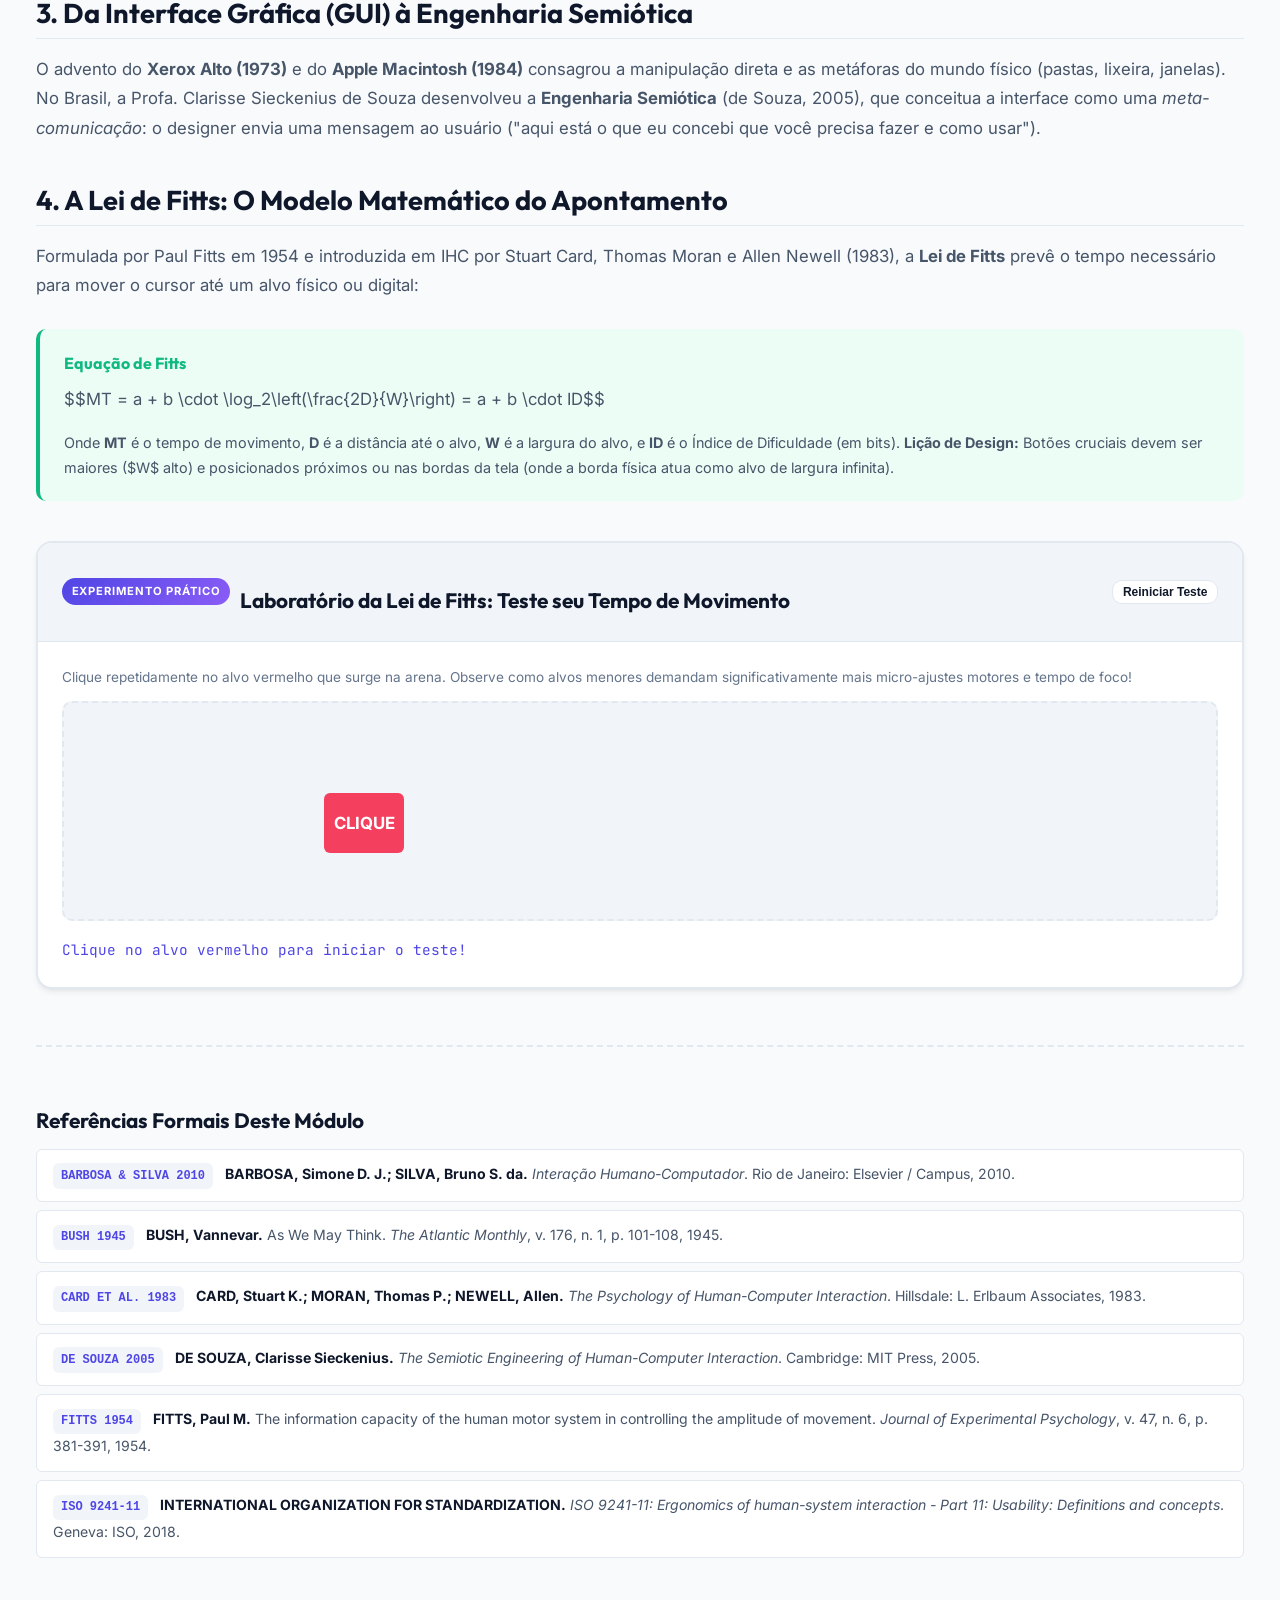
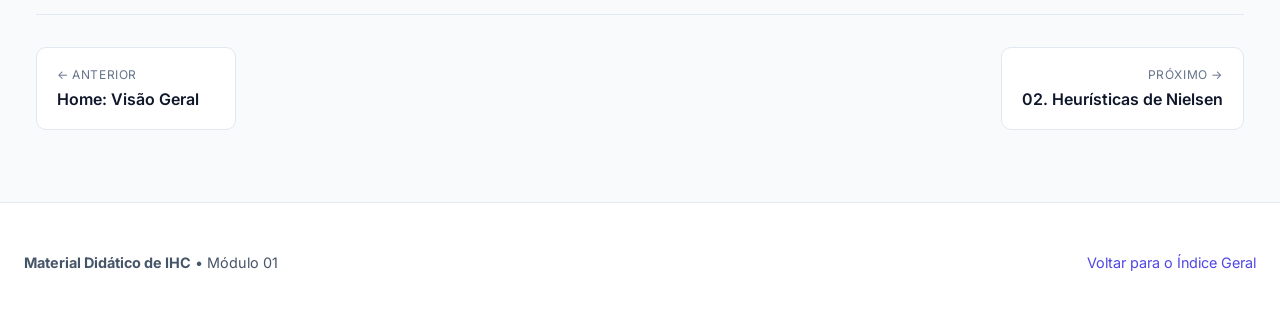
==== commit 7ae5f18b: "refactor(layout): remove aside TOC, expand horizontal container to 1600px, and implement responsive " ====
--- a/pages/01-introducao-ihc.html
+++ b/pages/01-introducao-ihc.html
@@ -176,17 +176,6 @@
           </a>
         </div>
       </article>
-
-      <!-- Sumário Lateral (TOC) -->
-      <aside class="sidebar-toc">
-        <div class="toc-title">Neste Módulo</div>
-        <ul class="toc-nav">
-          <li><a href="#1-o-que-e-interacao-humano-computador" class="toc-link">1. O que é IHC?</a></li>
-          <li><a href="#2-evolucao-historica-dos-paradigmas-de-interacao" class="toc-link">2. Marcos Históricos</a></li>
-          <li><a href="#3-da-interface-grafica-gui-a-engenharia-semiotica" class="toc-link">3. GUI & Semiótica</a></li>
-          <li><a href="#4-a-lei-de-fitts-o-modelo-matematico-do-apontamento" class="toc-link">4. Lei de Fitts</a></li>
-        </ul>
-      </aside>
     </div>
   </main>
 
--- a/assets/css/main.css
+++ b/assets/css/main.css
@@ -48,7 +48,7 @@
   --radius-md: 10px;
   --radius-lg: 16px;
   --radius-full: 9999px;
-  --max-w: 1200px;
+  --max-w: 1600px;
   --nav-h: 70px;
 }
 
@@ -156,7 +156,7 @@
   display: flex;
   align-items: center;
   justify-content: space-between;
-  padding: 0 1.5rem;
+  padding: 0 2rem;
 }
 
 .nav-brand {
@@ -230,7 +230,7 @@
 .main-wrapper {
   max-width: var(--max-w);
   margin: 0 auto;
-  padding: 2.5rem 1.5rem 4rem;
+  padding: 2.25rem 2.25rem 4.5rem;
   width: 100%;
   flex: 1;
 }
@@ -540,24 +540,26 @@
 }
 
 .content-grid {
-  display: grid;
-  grid-template-columns: minmax(0, 1fr) 280px;
-  gap: 3rem;
-  align-items: start;
-}
-
-@media (max-width: 992px) {
-  .content-grid {
-    grid-template-columns: 1fr;
-  }
-  .sidebar-toc {
-    display: none;
-  }
+  display: block;
+  width: 100%;
 }
 
 .article-content {
   font-size: 1.05rem;
   line-height: 1.75;
+  width: 100%;
+}
+
+.article-content > p,
+.article-content > ul,
+.article-content > ol {
+  max-width: 1300px;
+}
+
+.article-content h2,
+.article-content h3,
+.article-content h4 {
+  max-width: 1300px;
 }
 
 .article-content h2 {
@@ -691,43 +693,9 @@
   font-family: monospace;
 }
 
-/* Barra Lateral (TOC) */
-.sidebar-toc {
-  position: sticky;
-  top: 90px;
-  background: var(--bg-surface);
-  border: 1px solid var(--border-color);
-  border-radius: var(--radius-md);
-  padding: 1.25rem;
-}
-
-.toc-title {
-  font-size: 0.9rem;
-  text-transform: uppercase;
-  letter-spacing: 0.05em;
-  color: var(--text-muted);
-  margin-bottom: 0.75rem;
-}
-
-.toc-nav {
-  list-style: none;
-}
-
-.toc-link {
-  display: block;
-  font-size: 0.85rem;
-  color: var(--text-secondary);
-  padding: 0.35rem 0.5rem;
-  border-radius: var(--radius-sm);
-  margin-bottom: 0.2rem;
-}
-
-.toc-link:hover {
-  background: var(--primary-light);
-  color: var(--primary);
-}
-
-/* Navegação Entre Páginas (Anterior / Próximo) */
+/* ===================================================================
+   Navegação Entre Páginas (Anterior / Próximo)
+   =================================================================== */
 .page-nav-controls {
   display: flex;
   justify-content: space-between;
@@ -854,3 +822,180 @@
   color: var(--primary);
   background: var(--primary-light);
 }
+
+/* ===================================================================
+   SISTEMA RESPONSIVO MULTI-DISPOSITIVO (Desktop, Tablet, Mobile)
+   =================================================================== */
+
+/* Monitores Ultrawide e Desktops Grandes (>= 1440px) */
+@media (min-width: 1440px) {
+  .cards-grid {
+    grid-template-columns: repeat(3, 1fr);
+    gap: 2rem;
+  }
+  .main-wrapper {
+    padding: 2.5rem 3rem 5rem;
+  }
+  .nav-container {
+    padding: 0 3rem;
+  }
+}
+
+/* Tablets e Telas Médias (768px a 1024px) */
+@media (max-width: 1024px) {
+  .main-wrapper {
+    padding: 2rem 1.5rem 4rem;
+  }
+  .nav-container {
+    padding: 0 1.5rem;
+  }
+  .cards-grid {
+    grid-template-columns: repeat(auto-fill, minmax(300px, 1fr));
+    gap: 1.25rem;
+  }
+  .hero-title {
+    font-size: 2.2rem;
+  }
+  .page-title {
+    font-size: 2rem;
+  }
+}
+
+/* Tablets Verticais e Smartphones Grandes (<= 768px) */
+@media (max-width: 768px) {
+  :root {
+    --nav-h: auto;
+  }
+
+  .navbar {
+    height: auto;
+    min-height: var(--nav-h);
+    padding: 0.45rem 0;
+  }
+
+  .nav-container {
+    display: flex;
+    flex-wrap: wrap;
+    align-items: center;
+    justify-content: space-between;
+    padding: 0 1rem;
+    gap: 0.5rem;
+  }
+
+  .nav-brand {
+    font-size: 1.05rem;
+    gap: 0.5rem;
+  }
+
+  .nav-actions {
+    order: 2;
+  }
+
+  .nav-links {
+    order: 3;
+    width: 100%;
+    display: flex;
+    justify-content: space-between;
+    align-items: center;
+    padding-top: 0.4rem;
+    border-top: 1px solid var(--border-color);
+    gap: 0.5rem;
+  }
+
+  .nav-link {
+    font-size: 0.82rem;
+    padding: 0.35rem 0.6rem;
+    white-space: nowrap;
+    overflow: hidden;
+    text-overflow: ellipsis;
+  }
+
+  .main-wrapper {
+    padding: 1.25rem 1rem 3.5rem;
+  }
+
+  .hero {
+    padding: 2rem 1.25rem;
+    margin-bottom: 2rem;
+  }
+
+  .hero-title {
+    font-size: 1.85rem;
+  }
+
+  .hero-subtitle {
+    font-size: 1rem;
+  }
+
+  .page-title {
+    font-size: 1.7rem;
+  }
+
+  .page-subtitle {
+    font-size: 1rem;
+  }
+
+  .cards-grid {
+    grid-template-columns: 1fr;
+  }
+
+  .page-nav-controls {
+    flex-direction: column;
+    gap: 0.75rem;
+  }
+
+  .nav-page-btn {
+    width: 100%;
+    min-width: unset;
+  }
+
+  .nav-page-btn.next {
+    text-align: left;
+    margin-left: 0;
+  }
+
+  .footer-container {
+    flex-direction: column;
+    text-align: center;
+    gap: 1rem;
+  }
+
+  .footer-links {
+    justify-content: center;
+  }
+}
+
+/* Smartphones Pequenos (<= 480px) */
+@media (max-width: 480px) {
+  html {
+    font-size: 15px;
+  }
+
+  .nav-brand span:not(.brand-badge) {
+    font-size: 0.95rem;
+  }
+
+  .nav-link {
+    font-size: 0.75rem;
+    padding: 0.25rem 0.45rem;
+  }
+
+  .hero-title {
+    font-size: 1.6rem;
+  }
+
+  .hero-stats {
+    flex-direction: column;
+    gap: 0.75rem;
+  }
+
+  .stat-item {
+    border-bottom: 1px dashed var(--border-color);
+    padding-bottom: 0.5rem;
+  }
+
+  .btn {
+    width: 100%;
+    justify-content: center;
+  }
+}
--- a/assets/css/widgets.css
+++ b/assets/css/widgets.css
@@ -688,6 +688,302 @@
   margin-top: 0.75rem;
 }
 
+/* ===================================================================
+   ESTAÇÕES DO LABORATÓRIO AVANÇADO DE IXD E PRINCÍPIOS DE NORMAN
+   =================================================================== */
+
+/* Desafio de Reação do Fogão */
+.reaction-arena {
+  background: var(--bg-surface);
+  border: 1px solid var(--border-color);
+  border-radius: var(--radius-md);
+  padding: 1.5rem;
+  margin-bottom: 1.25rem;
+}
+
+.mission-banner {
+  background: var(--bg-subtle);
+  border: 2px dashed var(--border-color);
+  border-radius: var(--radius-md);
+  padding: 1rem 1.25rem;
+  margin-bottom: 1.25rem;
+  display: flex;
+  justify-content: space-between;
+  align-items: center;
+  flex-wrap: wrap;
+  gap: 0.75rem;
+  transition: all 0.25s ease;
+}
+
+.mission-banner.banner-emergency {
+  background: linear-gradient(135deg, rgba(239, 68, 68, 0.1), rgba(245, 158, 11, 0.1));
+  border: 2px dashed var(--accent-rose);
+}
+
+.mission-banner.banner-success {
+  background: linear-gradient(135deg, rgba(16, 185, 129, 0.14), rgba(5, 150, 105, 0.08));
+  border: 2px dashed var(--accent-emerald);
+}
+
+.mission-banner.banner-error {
+  background: linear-gradient(135deg, rgba(239, 68, 68, 0.16), rgba(225, 29, 72, 0.1));
+  border: 2px dashed var(--accent-rose);
+}
+
+
+.mission-text {
+  font-size: 1rem;
+  font-weight: 700;
+  color: var(--text-primary);
+}
+
+.reaction-timer-display {
+  font-family: 'JetBrains Mono', monospace;
+  font-size: 1.5rem;
+  font-weight: 800;
+  color: var(--primary);
+  background: var(--bg-surface);
+  padding: 0.25rem 0.75rem;
+  border-radius: var(--radius-sm);
+  border: 1px solid var(--border-color);
+}
+
+/* Simulador do Termostato de Norman */
+.thermostat-dual-grid {
+  display: grid;
+  grid-template-columns: 1.2fr 1fr;
+  gap: 1.5rem;
+}
+
+@media (max-width: 768px) {
+  .thermostat-dual-grid {
+    grid-template-columns: 1fr;
+  }
+}
+
+.thermostat-control-box {
+  background: var(--bg-subtle);
+  border: 1px solid var(--border-color);
+  border-radius: var(--radius-md);
+  padding: 1.5rem;
+}
+
+.compressor-status-pill {
+  display: inline-flex;
+  align-items: center;
+  gap: 0.4rem;
+  padding: 0.35rem 0.75rem;
+  border-radius: var(--radius-full);
+  font-size: 0.8rem;
+  font-weight: 700;
+}
+
+.compressor-on {
+  background: var(--accent-emerald-light);
+  color: var(--accent-emerald);
+}
+
+.compressor-off {
+  background: var(--bg-subtle);
+  color: var(--text-muted);
+  border: 1px solid var(--border-color);
+}
+
+/* ===================================================================
+   CAPSTONE: AUDITORIA E REDESIGN DE USABILIDADE DE NORMAN
+   Layout: Interface no topo (full width) + Coluna dupla de resolução abaixo
+   =================================================================== */
+.audit-score-bar-wrap {
+  background: var(--bg-subtle);
+  border-radius: var(--radius-full);
+  height: 12px;
+  overflow: hidden;
+  margin: 0.5rem 0 1.25rem;
+}
+
+.audit-score-bar-fill {
+  height: 100%;
+  background: linear-gradient(90deg, var(--accent-amber), var(--accent-emerald));
+  transition: width 0.4s ease;
+}
+
+.audit-preview-container {
+  background: var(--bg-surface);
+  border: 2px solid var(--border-color);
+  border-radius: var(--radius-md);
+  box-shadow: var(--shadow-sm);
+  overflow: hidden;
+  margin-bottom: 1.5rem;
+  transition: border-color 0.3s ease;
+}
+
+.audit-preview-header {
+  background: var(--bg-subtle);
+  border-bottom: 1px solid var(--border-color);
+  padding: 0.75rem 1.25rem;
+  display: flex;
+  justify-content: space-between;
+  align-items: center;
+  flex-wrap: wrap;
+  gap: 0.5rem;
+}
+
+.audit-modules-grid {
+  display: grid;
+  grid-template-columns: repeat(4, 1fr);
+  gap: 1.25rem;
+  padding: 1.25rem;
+}
+
+@media (max-width: 1160px) {
+  .audit-modules-grid {
+    grid-template-columns: repeat(2, 1fr);
+  }
+}
+
+@media (max-width: 640px) {
+  .audit-modules-grid {
+    grid-template-columns: 1fr;
+    padding: 0.85rem;
+  }
+}
+
+.audit-module-card {
+  background: var(--bg-subtle);
+  border: 1px solid var(--border-color);
+  border-radius: var(--radius-sm);
+  padding: 1rem;
+  display: flex;
+  flex-direction: column;
+  justify-content: space-between;
+  min-height: 140px;
+  position: relative;
+  transition: all 0.3s ease;
+}
+
+.audit-module-card.optimized {
+  border-color: var(--accent-emerald);
+  background: rgba(16, 185, 129, 0.05);
+}
+
+.audit-module-card.vulnerable {
+  border-color: rgba(244, 63, 94, 0.3);
+}
+
+.audit-module-badge {
+  display: inline-block;
+  font-size: 0.7rem;
+  font-weight: 700;
+  text-transform: uppercase;
+  padding: 0.2rem 0.5rem;
+  border-radius: var(--radius-full);
+  margin-bottom: 0.5rem;
+}
+
+.audit-module-badge.vulnerable {
+  background: var(--accent-rose-light);
+  color: var(--accent-rose);
+}
+
+.audit-module-badge.optimized {
+  background: var(--accent-emerald-light);
+  color: var(--accent-emerald);
+}
+
+/* Coluna Dupla de Resolução: Falhas à Esquerda / Princípios & Ação à Direita */
+.audit-dual-workbench {
+  display: grid;
+  grid-template-columns: 1fr 1.15fr;
+  gap: 1.5rem;
+}
+
+@media (max-width: 960px) {
+  .audit-dual-workbench {
+    grid-template-columns: 1fr;
+    gap: 1.25rem;
+  }
+}
+
+.flaw-selector-card {
+  border: 1px solid var(--border-color);
+  background: var(--bg-surface);
+  border-radius: var(--radius-md);
+  padding: 1rem;
+  margin-bottom: 0.75rem;
+  cursor: pointer;
+  transition: all 0.2s ease;
+  position: relative;
+}
+
+.flaw-selector-card:hover {
+  border-color: var(--primary);
+  background: var(--bg-subtle);
+}
+
+.flaw-selector-card.active {
+  border-color: var(--primary);
+  box-shadow: 0 0 0 2px var(--primary-glow);
+  background: var(--bg-subtle);
+}
+
+.flaw-selector-card.resolved {
+  border-color: var(--accent-emerald);
+  background: rgba(16, 185, 129, 0.06);
+}
+
+.audit-solver-panel {
+  background: var(--bg-subtle);
+  border: 1px solid var(--border-color);
+  border-radius: var(--radius-md);
+  padding: 1.25rem;
+  display: flex;
+  flex-direction: column;
+  gap: 1.25rem;
+}
+
+.audit-option-label {
+  display: flex;
+  align-items: flex-start;
+  gap: 0.6rem;
+  padding: 0.65rem 0.85rem;
+  background: var(--bg-surface);
+  border: 1px solid var(--border-color);
+  border-radius: var(--radius-sm);
+  cursor: pointer;
+  font-size: 0.88rem;
+  transition: all 0.15s ease;
+  margin-bottom: 0.4rem;
+}
+
+.audit-option-label:hover {
+  border-color: var(--primary);
+}
+
+.audit-option-label input[type="radio"] {
+  margin-top: 0.2rem;
+  cursor: pointer;
+}
+
+.audit-eval-feedback {
+  padding: 0.85rem;
+  border-radius: var(--radius-sm);
+  font-size: 0.88rem;
+  animation: fadeIn 0.25s ease;
+}
+
+.audit-eval-feedback.success {
+  background: var(--accent-emerald-light);
+  border: 1px solid var(--accent-emerald);
+  color: #065f46;
+}
+
+.audit-eval-feedback.error {
+  background: var(--accent-rose-light);
+  border: 1px solid var(--accent-rose);
+  color: #9f1239;
+}
+
+
 /* Keyframes */
 @keyframes fadeIn {
   from { opacity: 0; transform: translateY(6px); }
@@ -698,3 +994,388 @@
   0%, 100% { opacity: 1; }
   50% { opacity: 0.5; }
 }
+
+/* ===================================================================
+   SISTEMA DE MODAIS INTERATIVOS
+   =================================================================== */
+.modal-backdrop {
+  position: fixed;
+  inset: 0;
+  background: rgba(15, 23, 42, 0.75);
+  backdrop-filter: blur(6px);
+  -webkit-backdrop-filter: blur(6px);
+  z-index: 1050;
+  display: none;
+  align-items: center;
+  justify-content: center;
+  padding: 1rem;
+  opacity: 0;
+  transition: opacity 0.25s ease;
+}
+
+.modal-backdrop.active {
+  display: flex;
+  opacity: 1;
+}
+
+.modal-dialog {
+  background: var(--bg-surface);
+  border: 1px solid var(--border-color);
+  border-radius: var(--radius-lg);
+  box-shadow: 0 25px 50px -12px rgba(0, 0, 0, 0.35);
+  width: 95vw;
+  max-width: 1100px;
+  max-height: 90vh;
+  display: flex;
+  flex-direction: column;
+  overflow: hidden;
+  animation: modalScaleUp 0.25s cubic-bezier(0.16, 1, 0.3, 1);
+}
+
+@media (max-width: 768px) {
+  .modal-dialog {
+    max-width: 96vw;
+    max-height: 94vh;
+    border-radius: var(--radius-md);
+  }
+}
+
+@keyframes modalScaleUp {
+  from {
+    opacity: 0;
+    transform: scale(0.96) translateY(10px);
+  }
+  to {
+    opacity: 1;
+    transform: scale(1) translateY(0);
+  }
+}
+
+.modal-header {
+  padding: 1rem 1.5rem;
+  border-bottom: 1px solid var(--border-color);
+  background: var(--bg-subtle);
+  display: flex;
+  align-items: center;
+  justify-content: space-between;
+  gap: 1rem;
+}
+
+.modal-header-left {
+  display: flex;
+  align-items: center;
+  gap: 0.75rem;
+  flex-wrap: wrap;
+}
+
+.modal-title {
+  margin: 0;
+  font-size: 1.15rem;
+  font-weight: 700;
+  color: var(--text-primary);
+}
+
+.modal-close-btn {
+  background: transparent;
+  border: none;
+  font-size: 1.6rem;
+  line-height: 1;
+  color: var(--text-muted);
+  cursor: pointer;
+  padding: 0.2rem 0.5rem;
+  border-radius: var(--radius-sm);
+  transition: all 0.15s ease;
+  display: flex;
+  align-items: center;
+  justify-content: center;
+}
+
+.modal-close-btn:hover {
+  color: var(--accent-rose);
+  background: var(--bg-subtle);
+}
+
+.modal-body {
+  padding: 1.5rem;
+  overflow-y: auto;
+  flex: 1;
+}
+
+.modal-footer {
+  padding: 0.85rem 1.5rem;
+  border-top: 1px solid var(--border-color);
+  background: var(--bg-subtle);
+  display: flex;
+  justify-content: flex-end;
+  gap: 0.75rem;
+}
+
+/* Banner de Chamada para o Laboratório dentro das Abas dos Princípios */
+.principle-lab-cta {
+  background: linear-gradient(135deg, var(--bg-subtle), var(--primary-light));
+  border: 1px solid var(--primary);
+  border-radius: var(--radius-md);
+  padding: 1.25rem 1.5rem;
+  margin-top: 1.5rem;
+  display: flex;
+  align-items: center;
+  justify-content: space-between;
+  gap: 1.25rem;
+  flex-wrap: wrap;
+}
+
+.principle-lab-cta-content {
+  flex: 1;
+  min-width: 260px;
+}
+
+.principle-lab-tag {
+  display: inline-flex;
+  align-items: center;
+  gap: 0.35rem;
+  font-size: 0.75rem;
+  font-weight: 700;
+  text-transform: uppercase;
+  letter-spacing: 0.05em;
+  color: var(--primary);
+  margin-bottom: 0.35rem;
+}
+
+.principle-lab-title {
+  margin: 0 0 0.35rem;
+  font-size: 1.05rem;
+  font-weight: 700;
+  color: var(--text-primary);
+}
+
+.principle-lab-desc {
+  margin: 0;
+  font-size: 0.88rem;
+  color: var(--text-secondary);
+}
+
+/* Grid da Seção 3 (Hub de Laboratórios) */
+.labs-hub-grid {
+  display: grid;
+  grid-template-columns: repeat(auto-fit, minmax(280px, 1fr));
+  gap: 1.25rem;
+  margin: 1.5rem 0 2.5rem;
+}
+
+.lab-hub-card {
+  background: var(--bg-surface);
+  border: 1px solid var(--border-color);
+  border-radius: var(--radius-md);
+  padding: 1.25rem;
+  display: flex;
+  flex-direction: column;
+  justify-content: space-between;
+  transition: transform 0.2s ease, border-color 0.2s ease, box-shadow 0.2s ease;
+}
+
+.lab-hub-card:hover {
+  transform: translateY(-3px);
+  border-color: var(--primary);
+  box-shadow: var(--shadow-md);
+}
+
+/* ===================================================================
+   LAB 01: AFFORDANCE EXPLORER
+   =================================================================== */
+.affordance-test-bench {
+  display: grid;
+  grid-template-columns: repeat(auto-fit, minmax(220px, 1fr));
+  gap: 1rem;
+  margin: 1rem 0;
+}
+
+.affordance-target-box {
+  background: var(--bg-subtle);
+  border: 1px dashed var(--border-color);
+  border-radius: var(--radius-md);
+  padding: 1.25rem;
+  text-align: center;
+  display: flex;
+  flex-direction: column;
+  align-items: center;
+  justify-content: center;
+  min-height: 150px;
+  position: relative;
+  transition: all 0.2s ease;
+}
+
+/* Estilos de Botão sob Teste */
+.btn-affordance-zero {
+  color: var(--text-primary);
+  background: transparent;
+  border: none;
+  font-size: 0.95rem;
+  cursor: default;
+}
+
+.btn-affordance-flat {
+  background: #94a3b8;
+  color: #fff;
+  border: none;
+  padding: 0.5rem 1rem;
+  font-size: 0.9rem;
+  cursor: default;
+}
+
+.btn-affordance-rich {
+  background: var(--primary);
+  color: #fff;
+  border: 1px solid rgba(255,255,255,0.2);
+  border-radius: var(--radius-md);
+  padding: 0.6rem 1.2rem;
+  font-size: 0.9rem;
+  font-weight: 600;
+  cursor: pointer;
+  box-shadow: 0 4px 8px -2px rgba(79, 70, 229, 0.4);
+  transition: transform 0.15s ease, box-shadow 0.15s ease;
+}
+
+.btn-affordance-rich:hover {
+  transform: translateY(-2px);
+  box-shadow: 0 6px 12px -2px rgba(79, 70, 229, 0.5);
+}
+
+.btn-affordance-rich:active {
+  transform: translateY(1px);
+  box-shadow: 0 2px 4px -1px rgba(79, 70, 229, 0.3);
+}
+
+/* ===================================================================
+   LAB 02: PORTA DE NORMAN & SIGNIFICADORES
+   =================================================================== */
+.door-simulation-stage {
+  background: var(--bg-subtle);
+  border: 1px solid var(--border-color);
+  border-radius: var(--radius-md);
+  padding: 1.5rem;
+  display: flex;
+  flex-direction: column;
+  align-items: center;
+  gap: 1.5rem;
+  perspective: 800px;
+}
+
+.door-frame {
+  width: 170px;
+  height: 270px;
+  background: #334155;
+  border-radius: 8px 8px 0 0;
+  padding: 8px 8px 0 8px;
+  box-shadow: 0 10px 25px -5px rgba(0,0,0,0.3);
+  position: relative;
+}
+
+.door-leaf {
+  width: 100%;
+  height: 100%;
+  background: linear-gradient(135deg, #cbd5e1, #94a3b8);
+  border: 2px solid #64748b;
+  border-radius: 4px 4px 0 0;
+  position: relative;
+  transform-origin: left center;
+  transition: transform 0.6s cubic-bezier(0.16, 1, 0.3, 1), background 0.3s;
+  display: flex;
+  flex-direction: column;
+  align-items: flex-end;
+  justify-content: center;
+  padding-right: 18px;
+}
+
+.door-leaf.open-success {
+  transform: rotateY(-75deg);
+  background: linear-gradient(135deg, #a7f3d0, #6ee7b7);
+}
+
+.door-leaf.bump-error {
+  animation: doorRattle 0.4s ease;
+  background: linear-gradient(135deg, #fecdd3, #fca5a5);
+}
+
+@keyframes doorRattle {
+  0%, 100% { transform: translateX(0); }
+  20%, 60% { transform: translateX(-6px); }
+  40%, 80% { transform: translateX(6px); }
+}
+
+.door-hardware-handle {
+  width: 12px;
+  height: 75px;
+  background: #475569;
+  border-radius: 6px;
+  border: 2px solid #1e293b;
+  box-shadow: 2px 2px 4px rgba(0,0,0,0.25);
+  cursor: pointer;
+  transition: transform 0.1s;
+}
+
+.door-hardware-plate {
+  width: 32px;
+  height: 80px;
+  background: #e2e8f0;
+  border: 2px solid #64748b;
+  border-radius: 2px;
+  display: flex;
+  align-items: center;
+  justify-content: center;
+  writing-mode: vertical-rl;
+  font-size: 0.65rem;
+  font-weight: 800;
+  letter-spacing: 0.1em;
+  color: #334155;
+  box-shadow: inset 1px 1px 2px rgba(255,255,255,0.8), 1px 1px 3px rgba(0,0,0,0.2);
+}
+
+/* ===================================================================
+   LAB 04: LATÊNCIA E FEEDBACK (CHECKOUT)
+   =================================================================== */
+.feedback-checkout-box {
+  background: var(--bg-subtle);
+  border: 1px solid var(--border-color);
+  border-radius: var(--radius-md);
+  padding: 1.5rem;
+  max-width: 480px;
+  margin: 0 auto;
+}
+
+.feedback-order-summary {
+  display: flex;
+  justify-content: space-between;
+  padding-bottom: 0.75rem;
+  margin-bottom: 1rem;
+  border-bottom: 1px dashed var(--border-color);
+  font-size: 0.95rem;
+}
+
+.feedback-live-console {
+  background: #0f172a;
+  color: #38bdf8;
+  font-family: 'JetBrains Mono', monospace;
+  font-size: 0.8rem;
+  padding: 0.75rem;
+  border-radius: var(--radius-sm);
+  margin-top: 1rem;
+  min-height: 80px;
+  max-height: 120px;
+  overflow-y: auto;
+}
+
+/* ===================================================================
+   LAB 05: RESTRIÇÕES POKA-YOKE
+   =================================================================== */
+.constraints-form-grid {
+  display: grid;
+  grid-template-columns: 1fr 1fr;
+  gap: 1.25rem;
+}
+
+@media (max-width: 680px) {
+  .constraints-form-grid {
+    grid-template-columns: 1fr;
+  }
+}
+
